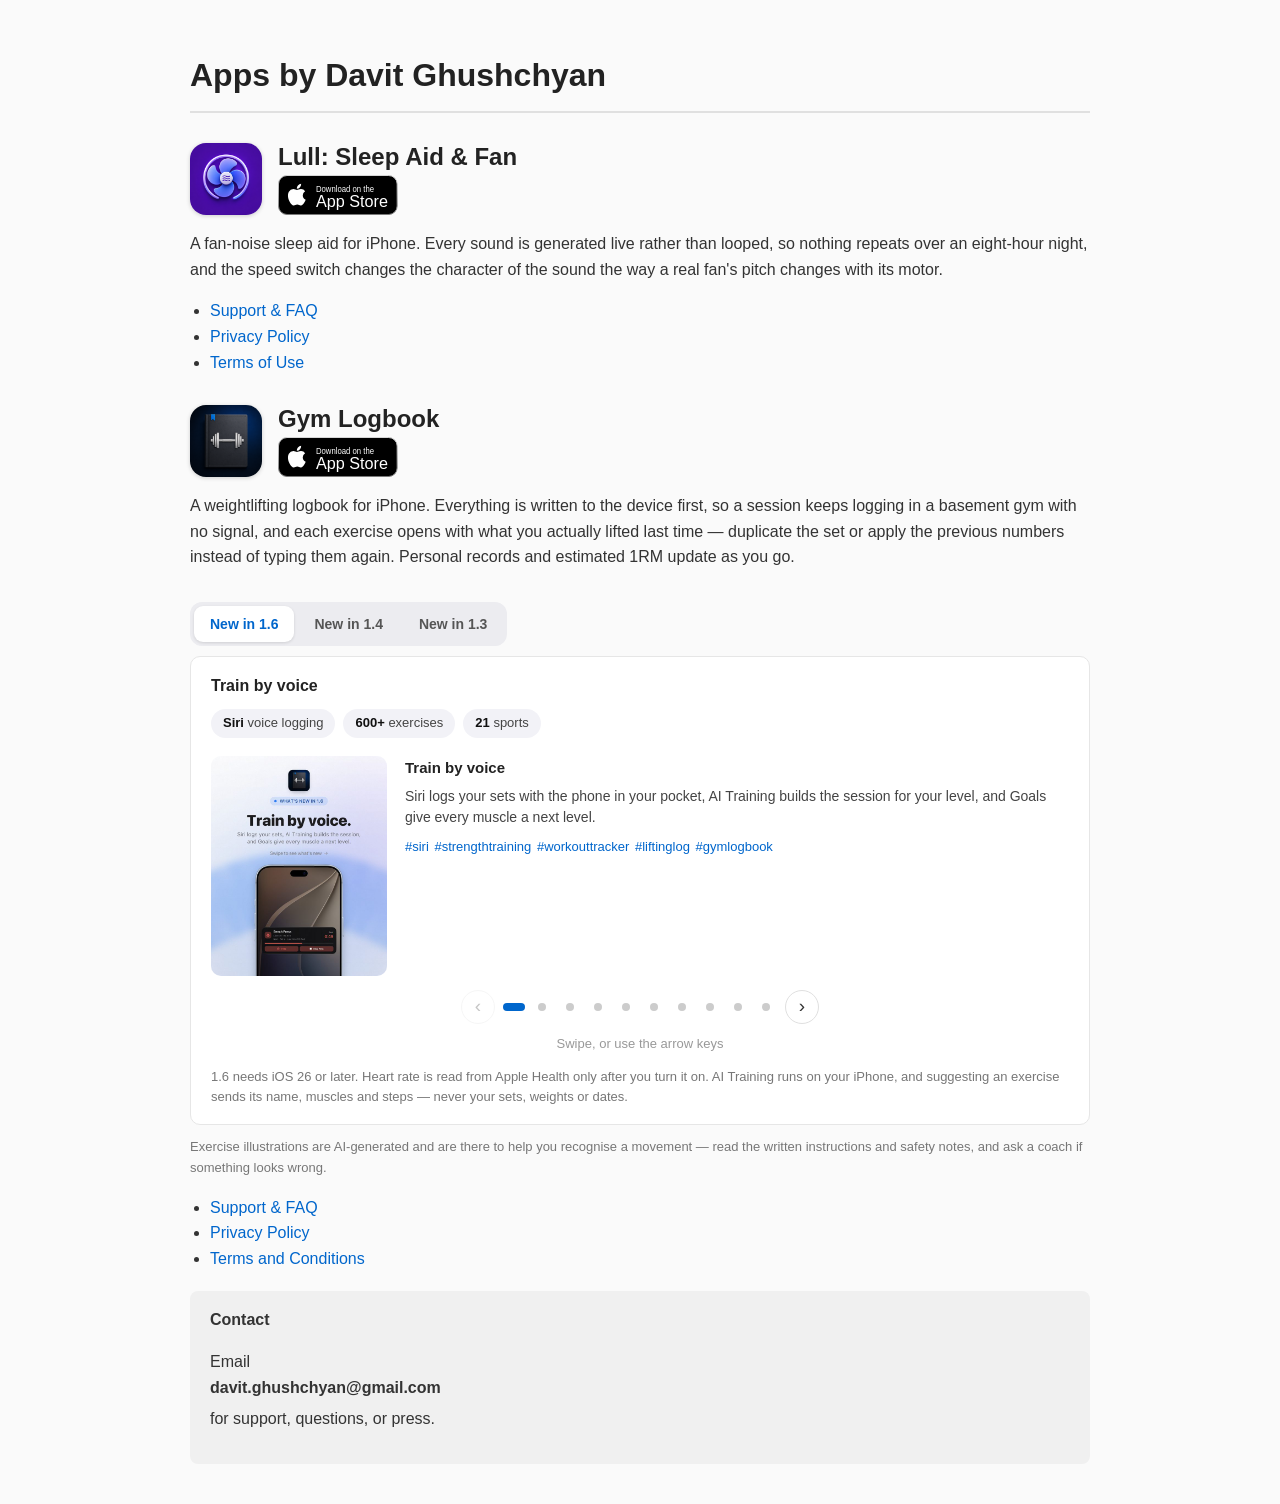
==== index.html @ a60ef7db "What's new in 1.6: Siri, AI Training, Goals carousel Co-Authored-By: Claude Opus 5.5 <noreply@anthro" ====
<!DOCTYPE html>
<html lang="en">
<head>
    <meta charset="UTF-8">
    <meta name="viewport" content="width=device-width, initial-scale=1.0">
    <title>Gym Logbook — gym workout tracker &amp; training log for iPhone</title>
    <meta name="description" content="A free, offline-first gym workout tracker and lifting log for iPhone. Log sets in two taps, with 600+ exercises, 21 sports, personal records and estimated 1RM.">
    <link rel="canonical" href="https://davoxdavo.github.io/">
    <meta name="author" content="Davit Ghushchyan">

    <meta property="og:type" content="website">
    <meta property="og:site_name" content="Apps by Davit Ghushchyan">
    <meta property="og:title" content="Gym Logbook — gym workout tracker &amp; training log for iPhone">
    <meta property="og:description" content="A free, offline-first gym workout tracker and lifting log for iPhone. Log sets in two taps, with 600+ exercises, 21 sports, personal records and estimated 1RM.">
    <meta property="og:url" content="https://davoxdavo.github.io/">
    <meta property="og:image" content="https://davoxdavo.github.io/gym-logbook/1.6/01-cover.jpg">
    <meta property="og:image:width" content="640">
    <meta property="og:image:height" content="800">
    <meta property="og:image:alt" content="Gym Logbook, with the headline Train by voice and an iPhone lock screen showing the rest timer">

    <meta name="twitter:card" content="summary_large_image">
    <meta name="twitter:title" content="Gym Logbook — gym workout tracker for iPhone">
    <meta name="twitter:description" content="A free, offline-first gym workout tracker and lifting log for iPhone. Log sets in two taps, with 600+ exercises, 21 sports, personal records and estimated 1RM.">
    <meta name="twitter:image" content="https://davoxdavo.github.io/gym-logbook/1.6/01-cover.jpg">

    <script type="application/ld+json">
{
    "@context": "https://schema.org",
    "@type": "SoftwareApplication",
    "name": "Gym Logbook",
    "alternateName": "Gym Logbook: Workout Tracker",
    "applicationCategory": "HealthApplication",
    "applicationSubCategory": "Workout tracker",
    "operatingSystem": "iOS 26.0 or later",
    "softwareVersion": "1.6",
    "url": "https://davoxdavo.github.io/",
    "installUrl": "https://apps.apple.com/us/app/gym-logbook-pro/id6793684183",
    "image": "https://davoxdavo.github.io/gym-logbook/1.6/01-cover.jpg",
    "description": "A free, offline-first gym workout tracker and lifting log for iPhone. Log sets in two taps, with 600+ exercises, 21 sports, personal records and estimated 1RM.",
    "inLanguage": [
        "en",
        "ru",
        "hy",
        "sv",
        "nb",
        "nl",
        "da",
        "pl",
        "fr",
        "ar"
    ],
    "author": {
        "@type": "Person",
        "name": "Davit Ghushchyan"
    },
    "offers": {
        "@type": "Offer",
        "price": "0",
        "priceCurrency": "USD"
    },
    "featureList": [
        "Log sets in two taps",
        "Apple Watch logging",
        "Works offline",
        "Previous performance on every exercise",
        "600+ exercises with form guides",
        "21 sports and six training styles",
        "Workout templates and supersets",
        "Rest timer",
        "Personal records and estimated 1RM",
        "Muscle balance insights",
        "Calendar history",
        "Apple Health export",
        "Ten languages"
    ]
}
    </script>
    <style>
        body {
            font-family: -apple-system, BlinkMacSystemFont, "Segoe UI", Helvetica, Arial, sans-serif;
            line-height: 1.6;
            max-width: 900px;
            margin: 0 auto;
            padding: 20px;
            color: #333;
            background: #fafafa;
        }
        h1, h2 { color: #222; margin-top: 30px; }
        h1 { border-bottom: 2px solid #e0e0e0; padding-bottom: 10px; }
        h2 { margin-top: 25px; }
        .updated { color: #999; font-size: 14px; }
        .section { margin-bottom: 20px; }
        a { color: #0066cc; text-decoration: none; }
        a:hover { text-decoration: underline; }
        .contact {
            background: #f0f0f0;
            border-radius: 8px;
            padding: 16px 20px;
        }
        .contact strong { display: block; margin-bottom: 6px; }
        ul { padding-left: 20px; }
        .release {
            background: #fff;
            border: 1px solid #e6e6e6;
            border-radius: 10px;
            padding: 16px 20px;
            margin-top: 16px;
        }
        .release h3 {
            margin: 0 0 4px;
            font-size: 16px;
            color: #222;
        }
        .release .version {
            display: inline-block;
            font-size: 12px;
            font-weight: 600;
            letter-spacing: 0.04em;
            text-transform: uppercase;
            color: #0066cc;
            background: #eaf3ff;
            border-radius: 20px;
            padding: 3px 10px;
            margin-bottom: 10px;
        }
        .release ul { margin: 10px 0 0; }
        .release li { margin-bottom: 6px; }
        .release li strong { color: #222; }
        .release .note,
        .releases > .note {
            margin: 12px 0 0;
            font-size: 13px;
            color: #777;
        }
        /* Release tabs. Without JS the tab row stays hidden and the releases
           simply stack, newest first, each under its own version badge. */
        .release[hidden] { display: none; }
        .release-tabs {
            display: none;
            gap: 4px;
            margin-top: 16px;
            padding: 4px;
            background: #ececf0;
            border-radius: 12px;
        }
        .releases.ready .release-tabs { display: inline-flex; }
        .release-tabs button {
            border: 0;
            background: none;
            border-radius: 9px;
            padding: 7px 16px;
            font: inherit;
            font-size: 14px;
            font-weight: 600;
            color: #555;
            cursor: pointer;
        }
        .release-tabs button:hover { color: #222; }
        .release-tabs button[aria-selected="true"] {
            background: #fff;
            color: #0066cc;
            box-shadow: 0 1px 3px rgba(0, 0, 0, 0.12);
        }
        .release-tabs button:focus-visible {
            outline: 2px solid #0066cc;
            outline-offset: 2px;
        }
        .releases.ready .release { margin-top: 10px; }
        .releases.ready .release .version { display: none; }
        .facts {
            display: flex;
            flex-wrap: wrap;
            gap: 8px;
            margin: 0 0 4px;
            padding: 0;
            list-style: none;
        }
        .facts li {
            background: #f2f2f7;
            border-radius: 20px;
            padding: 4px 12px;
            font-size: 13px;
            color: #444;
            margin: 0;
        }
        .facts li strong { color: #111; }
        /* Swipeable carousel. Without JS it is still a scroll-snap strip you can
           swipe or scroll; JS only adds the dots and the desktop arrows. */
        .carousel { margin: 18px 0 0; }
        .carousel-viewport { position: relative; }
        .carousel-track {
            display: flex;
            gap: 16px;
            overflow-x: auto;
            scroll-snap-type: x mandatory;
            scroll-behavior: smooth;
            -webkit-overflow-scrolling: touch;
            scrollbar-width: none;
            -ms-overflow-style: none;
        }
        .carousel-track::-webkit-scrollbar { display: none; }
        .carousel-track:focus-visible {
            outline: 2px solid #0066cc;
            outline-offset: 6px;
            border-radius: 12px;
        }
        .post {
            flex: 0 0 100%;
            scroll-snap-align: center;
            display: flex;
            gap: 18px;
            align-items: flex-start;
            margin: 0;
            min-width: 0;
        }
        .post img {
            width: 176px;
            height: auto;
            flex-shrink: 0;
            border-radius: 10px;
            background: #111;
        }
        .post figcaption { min-width: 0; }
        .post h4 { margin: 0 0 6px; font-size: 15px; color: #222; }
        .post p { margin: 0; font-size: 14px; line-height: 1.55; color: #444; }
        .post .tags {
            margin-top: 8px;
            font-size: 13px;
            color: #0066cc;
            word-spacing: 2px;
        }
        .carousel-controls {
            display: none;
            align-items: center;
            justify-content: center;
            gap: 6px;
            margin-top: 14px;
        }
        .carousel.ready .carousel-controls { display: flex; }
        .carousel-nav {
            width: 34px;
            height: 34px;
            border: 1px solid #e0e0e0;
            border-radius: 50%;
            background: #fff;
            color: #333;
            font-size: 19px;
            line-height: 1;
            cursor: pointer;
            display: flex;
            align-items: center;
            justify-content: center;
            padding: 0 0 2px;
        }
        .carousel-nav:hover:not(:disabled) { background: #f2f2f7; }
        .carousel-nav:disabled { opacity: 0.28; cursor: default; }
        .carousel-dots {
            display: flex;
            justify-content: center;
            gap: 2px;
        }
        .carousel-dots button {
            width: 26px;
            height: 26px;
            border: 0;
            padding: 0;
            background: none;
            cursor: pointer;
            display: flex;
            align-items: center;
            justify-content: center;
        }
        .carousel-dots button::before {
            content: "";
            width: 8px;
            height: 8px;
            border-radius: 50%;
            background: #ccc;
            transition: width 0.2s, background 0.2s;
        }
        .carousel-dots button[aria-selected="true"]::before {
            width: 22px;
            border-radius: 4px;
            background: #0066cc;
        }
        .swipe-hint {
            margin: 10px 0 0;
            font-size: 13px;
            color: #999;
            text-align: center;
        }
        @media (max-width: 600px) {
            .post { flex-direction: column; gap: 12px; }
            .post img { width: 100%; max-width: 300px; align-self: center; }
        }
        @media (prefers-reduced-motion: reduce) {
            .carousel-track { scroll-behavior: auto; }
            .carousel-dots button::before { transition: none; }
        }
        .app-head {
            display: flex;
            align-items: center;
            gap: 16px;
            margin-top: 30px;
            flex-wrap: nowrap;
        }
        /* Title over badge, stacked to exactly the icon's height. */
        .app-meta {
            display: flex;
            flex-direction: column;
            justify-content: space-between;
            align-items: flex-start;
            height: 72px;
            min-width: 0;
        }
        /* 1.2 keeps title + 40px badge inside the icon's 72px. */
        .app-head h2 { margin: 0; line-height: 1.2; }
        .store-badge { height: 40px; width: auto; display: block; }
        .store-badge-link { display: inline-block; line-height: 0; }
        .store-badge-link:hover { opacity: 0.82; }
        .app-icon {
            width: 72px;
            height: 72px;
            border-radius: 16px;
            flex-shrink: 0;
            box-shadow: 0 1px 4px rgba(0, 0, 0, 0.18);
        }
        @media (max-width: 600px) {
            .app-head { gap: 12px; }
            /* Scales with the viewport so the name keeps to a single line
               down to the narrowest phones. */
            .app-head h2 {
                font-size: clamp(13px, 4.6vw, 18px);
                white-space: nowrap;
            }
        }
    </style>
</head>
<body>
    <h1>Apps by Davit Ghushchyan</h1>

    <div class="section">
        <div class="app-head">
            <img class="app-icon" src="icons/lull-fan.png" alt="Lull app icon" width="72" height="72">
            <div class="app-meta">
                <h2>Lull: Sleep Aid &amp; Fan</h2>
                <a class="store-badge-link" href="https://apps.apple.com/us/app/lull-fan/id6798875798">
                    <svg class="store-badge" xmlns="http://www.w3.org/2000/svg" viewBox="0 0 119.66 40" role="img" aria-label="Download Lull on the App Store">
                        <linearGradient id="lfBorder" x1="0" y1="0" x2="0" y2="1">
                            <stop offset="0" stop-color="#d6d6d6"/>
                            <stop offset="1" stop-color="#7a7a7a"/>
                        </linearGradient>
                        <rect x="0.5" y="0.5" width="118.66" height="39" rx="8.5" fill="#000" stroke="url(#lfBorder)"/>
                        <path d="M24.769,20.3a4.949,4.949,0,0,1,2.357-4.152,5.066,5.066,0,0,0-3.99-2.158c-1.68-.176-3.309,1.005-4.165,1.005-.872,0-2.19-.987-3.608-.958a5.315,5.315,0,0,0-4.473,2.728c-1.934,3.348-.491,8.269,1.361,10.976.927,1.325,2.01,2.805,3.428,2.753,1.387-.058,1.905-.885,3.579-.885,1.658,0,2.144.885,3.59.852,1.489-.025,2.426-1.332,3.32-2.67a10.962,10.962,0,0,0,1.518-3.092A4.782,4.782,0,0,1,24.769,20.3Z" fill="#fff"/>
                        <path d="M22.037,12.211a4.872,4.872,0,0,0,1.115-3.491,4.957,4.957,0,0,0-3.208,1.66,4.636,4.636,0,0,0-1.144,3.361A4.1,4.1,0,0,0,22.037,12.211Z" fill="#fff"/>
                        <text x="38" y="17.5" fill="#fff" font-family="-apple-system, BlinkMacSystemFont, 'Helvetica Neue', Helvetica, Arial, sans-serif" font-size="8.5" textLength="58" lengthAdjust="spacingAndGlyphs">Download on the</text>
                        <text x="38" y="32" fill="#fff" font-family="-apple-system, BlinkMacSystemFont, 'Helvetica Neue', Helvetica, Arial, sans-serif" font-size="17" font-weight="500" textLength="72" lengthAdjust="spacingAndGlyphs">App Store</text>
                    </svg>
                </a>
            </div>
        </div>
        <p>A fan-noise sleep aid for iPhone. Every sound is generated live rather than
        looped, so nothing repeats over an eight-hour night, and the speed switch changes
        the character of the sound the way a real fan's pitch changes with its motor.</p>
        <ul>
            <li><a href="https://davoxdavo.github.io/weightliftingAssets/Lull%20fan/lull-fan-support.html">Support &amp; FAQ</a></li>
            <li><a href="https://davoxdavo.github.io/weightliftingAssets/Lull%20fan/lull-fan-privacy.html">Privacy Policy</a></li>
            <li><a href="https://davoxdavo.github.io/weightliftingAssets/Lull%20fan/lull-fan-terms.html">Terms of Use</a></li>
        </ul>
    </div>

    <div class="section" id="gym-logbook">
        <div class="app-head">
            <img class="app-icon" src="icons/gym-logbook.png" alt="Gym Logbook app icon" width="72" height="72">
            <div class="app-meta">
                <h2>Gym Logbook</h2>
                <a class="store-badge-link" href="https://apps.apple.com/us/app/gym-logbook-pro/id6793684183">
                    <svg class="store-badge" xmlns="http://www.w3.org/2000/svg" viewBox="0 0 119.66 40" role="img" aria-label="Download Gym Logbook on the App Store">
                        <linearGradient id="glBorder" x1="0" y1="0" x2="0" y2="1">
                            <stop offset="0" stop-color="#d6d6d6"/>
                            <stop offset="1" stop-color="#7a7a7a"/>
                        </linearGradient>
                        <rect x="0.5" y="0.5" width="118.66" height="39" rx="8.5" fill="#000" stroke="url(#glBorder)"/>
                        <path d="M24.769,20.3a4.949,4.949,0,0,1,2.357-4.152,5.066,5.066,0,0,0-3.99-2.158c-1.68-.176-3.309,1.005-4.165,1.005-.872,0-2.19-.987-3.608-.958a5.315,5.315,0,0,0-4.473,2.728c-1.934,3.348-.491,8.269,1.361,10.976.927,1.325,2.01,2.805,3.428,2.753,1.387-.058,1.905-.885,3.579-.885,1.658,0,2.144.885,3.59.852,1.489-.025,2.426-1.332,3.32-2.67a10.962,10.962,0,0,0,1.518-3.092A4.782,4.782,0,0,1,24.769,20.3Z" fill="#fff"/>
                        <path d="M22.037,12.211a4.872,4.872,0,0,0,1.115-3.491,4.957,4.957,0,0,0-3.208,1.66,4.636,4.636,0,0,0-1.144,3.361A4.1,4.1,0,0,0,22.037,12.211Z" fill="#fff"/>
                        <text x="38" y="17.5" fill="#fff" font-family="-apple-system, BlinkMacSystemFont, 'Helvetica Neue', Helvetica, Arial, sans-serif" font-size="8.5" textLength="58" lengthAdjust="spacingAndGlyphs">Download on the</text>
                        <text x="38" y="32" fill="#fff" font-family="-apple-system, BlinkMacSystemFont, 'Helvetica Neue', Helvetica, Arial, sans-serif" font-size="17" font-weight="500" textLength="72" lengthAdjust="spacingAndGlyphs">App Store</text>
                    </svg>
                </a>
            </div>
        </div>
        <p>A weightlifting logbook for iPhone. Everything is written to the device first,
        so a session keeps logging in a basement gym with no signal, and each exercise opens
        with what you actually lifted last time — duplicate the set or apply the previous
        numbers instead of typing them again. Personal records and estimated 1RM update as
        you go.</p>
        <div class="releases" id="glReleases">
        <div class="release-tabs" role="tablist" aria-label="Gym Logbook releases">
            <button type="button" role="tab" id="glTab16" aria-controls="glPanel16" aria-selected="true">New in 1.6</button>
            <button type="button" role="tab" id="glTab14" aria-controls="glPanel14" aria-selected="false" tabindex="-1">New in 1.4</button>
            <button type="button" role="tab" id="glTab13" aria-controls="glPanel13" aria-selected="false" tabindex="-1">New in 1.3</button>
        </div>
        <div class="release" id="glPanel16" role="tabpanel" aria-labelledby="glTab16">
            <span class="version">New in 1.6</span>
            <h3>Train by voice</h3>
            <ul class="facts">
                <li><strong>Siri</strong> voice logging</li>
                <li><strong>600+</strong> exercises</li>
                <li><strong>21</strong> sports</li>
            </ul>
            <div class="carousel" id="glCarousel16">
                <div class="carousel-viewport">
                    <div class="carousel-track" tabindex="0" role="group"
                         aria-roledescription="carousel"
                         aria-label="Gym Logbook 1.6, ten slides">
                <figure class="post" role="group" aria-roledescription="slide" aria-label="Slide 1 of 10" data-slide="0">
                    <img src="gym-logbook/1.6/01-cover.jpg" width="640" height="800"
                         decoding="async" alt="The Gym Logbook app icon above the headline “Train by voice.” An iPhone lock screen shows the rest timer Live Activity: Bench Press, last set 92.5 kg for 5, 0:49 left, with +15s and Stop Rest buttons.">
                    <figcaption>
                        <h4>Train by voice</h4>
                        <p>Siri logs your sets with the phone in your pocket, AI Training builds the session for your level, and Goals give every muscle a next level.</p>
                        <p class="tags">#siri #strengthtraining #workouttracker #liftinglog #gymlogbook</p>
                    </figcaption>
                </figure>
                <figure class="post" role="group" aria-roledescription="slide" aria-label="Slide 2 of 10" data-slide="1">
                    <img src="gym-logbook/1.6/02-whats-new.jpg" width="640" height="800" loading="lazy"
                         decoding="async" alt="A numbered list titled “Six things in this update.” One, train by voice with Siri. Two, AI Training. Three, Goals: level up a muscle. Four, suggestions that follow your warm-up. Five, every set in your heart rate. Six, finished too soon? Continue.">
                    <figcaption>
                        <h4>Six things in this update</h4>
                        <p>Siri voice logging. AI Training. Goals that level up one muscle at a time. Suggestions that follow your warm-up. Every set in your heart rate. Continue a workout you finished too soon.</p>
                        <p class="tags">#iosapp #liftingapp #gymtracker #gymprogress #gymlogbook</p>
                    </figcaption>
                </figure>
                <figure class="post" role="group" aria-roledescription="slide" aria-label="Slide 3 of 10" data-slide="2">
                    <img src="gym-logbook/1.6/03-siri.jpg" width="640" height="800" loading="lazy"
                         decoding="async" alt="Five chips reading Log a set, Same again, Rest, What’s next and Finish, above an iPhone lock screen with the rest timer Live Activity for Bench Press: last set 92.5 kg for 5, next set 4, 0:49 left.">
                    <figcaption>
                        <h4>Log your workout by voice</h4>
                        <p>Keep the phone in your pocket, even locked, and talk to Siri, from AirPods too: “Log a set in Gym Logbook”, “Same again”, “Rest in Gym Logbook”, “What’s next”. Siri asks for any number you leave out, and every phrase is listed in Account → Siri.</p>
                        <p class="tags">#siri #airpods #weightlifting #setsandreps #gymlogbook</p>
                    </figcaption>
                </figure>
                <figure class="post" role="group" aria-roledescription="slide" aria-label="Slide 4 of 10" data-slide="3">
                    <img src="gym-logbook/1.6/04-ai-training.jpg" width="640" height="800" loading="lazy"
                         decoding="async" alt="Chips reading Your level, Sets and reps, Shuffle and Runs on iPhone, above the AI Training screen: a plan of Yates Row, Lat Pulldown, Incline Dumbbell Fly, Pull-Up and Incline Machine Press, each with 4 sets of 6 reps and a reason.">
                    <figcaption>
                        <h4>A workout built for your level</h4>
                        <p>Pick the muscles you want to work and get a plan for your level. Every exercise shows its sets, reps and why it’s in the plan; shuffle any, then start it or save it as a template. It all runs on your iPhone.</p>
                        <p class="tags">#hypertrophy #workoutplan #trainingplan #musclebuilding #gymlogbook</p>
                    </figcaption>
                </figure>
                <figure class="post" role="group" aria-roledescription="slide" aria-label="Slide 5 of 10" data-slide="4">
                    <img src="gym-logbook/1.6/05-goals.jpg" width="640" height="800" loading="lazy"
                         decoding="async" alt="Chips reading Up to 3 muscles, Weekly sets, Next level and Your choice, above the Workout tab’s Goals card: a 12-week streak, then Upper chest at level 3, Lats at level 2 and Rear deltoids at level 1, each with this week’s sets on a bar.">
                    <figcaption>
                        <h4>Level up one muscle at a time</h4>
                        <p>Pick up to three muscles, as specific as upper chest, lats or rear delts. Each has a weekly set target; meet it in three weeks out of four and the next level is offered. Nothing changes unless you choose it.</p>
                        <p class="tags">#progressiveoverload #musclegoals #weighttraining #trainingjournal #gymlogbook</p>
                    </figcaption>
                </figure>
                <figure class="post" role="group" aria-roledescription="slide" aria-label="Slide 6 of 10" data-slide="5">
                    <img src="gym-logbook/1.6/06-warm-up-hints.jpg" width="640" height="800" loading="lazy"
                         decoding="async" alt="Chips reading Set by set, Small steps, Lighter days and Apply, above an iPhone logging Bench Press: last time’s sets 92.5 for 5, 5, 5 and 4, and the next set suggested as last time with an Apply button.">
                    <figcaption>
                        <h4>Suggestions that follow your warm-up</h4>
                        <p>Set 1 comes from how you started last time, and each next set from the matching one — a small step heavier when you hit all your reps at your top weight. A lighter day adapts, and Apply is there on every set.</p>
                        <p class="tags">#progressiveoverload #warmup #powerlifting #workoutlog #gymlogbook</p>
                    </figcaption>
                </figure>
                <figure class="post" role="group" aria-roledescription="slide" aria-label="Slide 7 of 10" data-slide="6">
                    <img src="gym-logbook/1.6/07-heart-rate-sets.jpg" width="640" height="800" loading="lazy"
                         decoding="async" alt="Chips reading Per exercise, Per set and Off by default, above a finished Upper Push session: started 6:14 PM, finished 7:13 PM, 59 minutes, and its heart-rate line beneath.">
                    <figcaption>
                        <h4>See every set in your heart rate</h4>
                        <p>A finished session’s heart-rate line, read from Apple Health, with each exercise shaded under it; open one to see its sets. Off until you turn it on.</p>
                        <p class="tags">#applewatchfitness #applehealth #trainingdata #workoutstats #gymlogbook</p>
                    </figcaption>
                </figure>
                <figure class="post" role="group" aria-roledescription="slide" aria-label="Slide 8 of 10" data-slide="7">
                    <img src="gym-logbook/1.6/08-continue.jpg" width="640" height="800" loading="lazy"
                         decoding="async" alt="Chips reading 30 minutes, One tap and Real end time, above the finished-workout share screen for Upper Push: 6 exercises, 19 sets, 6.9k kg and 29 minutes, with an undo button beside Close.">
                    <figcaption>
                        <h4>Finished too soon? Pick it back up</h4>
                        <p>For 30 minutes after you finish, one tap reopens the workout. When you finish again it asks when you really stopped, so the duration stays right.</p>
                        <p class="tags">#gymsession #workoutsummary #liftheavy #trainingjournal #gymlogbook</p>
                    </figcaption>
                </figure>
                <figure class="post" role="group" aria-roledescription="slide" aria-label="Slide 9 of 10" data-slide="8">
                    <img src="gym-logbook/1.6/09-contribute.jpg" width="640" height="800" loading="lazy"
                         decoding="async" alt="Chips reading Name and muscles only, Reviewed and Merge in one tap, above the Help grow the library screen: two custom exercises, Pit Shark Belt Squat and Plate-Loaded Chest Fly, switched on to share, and how it works in three steps.">
                    <figcaption>
                        <h4>Missing an exercise? Suggest it</h4>
                        <p>Made your own exercise because the library didn’t have it? Share its name, muscles and steps — never your sets, weights or dates. We review it, and when it’s added you merge yours in one tap.</p>
                        <p class="tags">#exerciselibrary #calisthenics #gymcommunity #workoutapp #gymlogbook</p>
                    </figcaption>
                </figure>
                <figure class="post" role="group" aria-roledescription="slide" aria-label="Slide 10 of 10" data-slide="9">
                    <img src="gym-logbook/1.6/10-cta.jpg" width="640" height="800" loading="lazy"
                         decoding="async" alt="The Gym Logbook app icon above the app name and “Lifting Log, Fitness Plan and PR.” Three chips — Siri voice logging, 600+ exercises, 21 sports — then “Two taps per set, or none, with Siri,” and a button reading “Free on the App Store.”">
                    <figcaption>
                        <h4>Two taps per set — or none</h4>
                        <p>Siri logs it for you. Still never loses a session, still works with no signal. Free on the App Store for iPhone and Apple Watch, iOS 26 or later.</p>
                        <p class="tags">#workoutapp #gymapp #fitnessapp #iphoneapp #gymlogbook</p>
                    </figcaption>
                </figure>
                    </div>
                </div>
                <div class="carousel-controls">
                    <button class="carousel-nav prev" type="button" aria-label="Previous slide">&lsaquo;</button>
                    <div class="carousel-dots" role="tablist" aria-label="Choose a slide"></div>
                    <button class="carousel-nav next" type="button" aria-label="Next slide">&rsaquo;</button>
                </div>
                <p class="swipe-hint">Swipe, or use the arrow keys</p>
            </div>
            <p class="note">1.6 needs iOS 26 or later. Heart rate is read from Apple Health only
            after you turn it on. AI Training runs on your iPhone, and suggesting an exercise
            sends its name, muscles and steps &mdash; never your sets, weights or dates.</p>
        </div>
        <div class="release" id="glPanel14" role="tabpanel" aria-labelledby="glTab14">
            <span class="version">New in 1.4</span>
            <h3>Log from your wrist</h3>
            <ul class="facts">
                <li><strong>Apple Watch</strong> logging</li>
                <li><strong>600+</strong> exercises</li>
                <li><strong>21</strong> sports</li>
            </ul>
            <div class="carousel" id="glCarousel14">
                <div class="carousel-viewport">
                    <div class="carousel-track" tabindex="0" role="group"
                         aria-roledescription="carousel"
                         aria-label="Gym Logbook 1.4, nine slides">
                <figure class="post" role="group" aria-roledescription="slide" aria-label="Slide 1 of 9" data-slide="0">
                    <img src="gym-logbook/1.4/01-cover.jpg" width="640" height="800" loading="lazy"
                         decoding="async" alt="The Gym Logbook app icon above the headline &ldquo;Log from your wrist.&rdquo; An iPhone shows the Workout screen with a 13-week streak and a Start Balanced button; an Apple Watch in front of it shows Bench Press, sets 3 of 4, 90 kg for 5 reps.">
                    <figcaption>
                        <h4>Log from your wrist</h4>
                        <p>Start the workout on iPhone, then log every set on Apple Watch &mdash; weight, reps, Dup, Add Set and Rest, one tap each.</p>
                        <p class="tags">#applewatch #strengthtraining #workouttracker #liftinglog #gymlogbook</p>
                    </figcaption>
                </figure>
                <figure class="post" role="group" aria-roledescription="slide" aria-label="Slide 2 of 9" data-slide="1">
                    <img src="gym-logbook/1.4/02-whats-new.jpg" width="640" height="800" loading="lazy"
                         decoding="async" alt="A numbered list titled &ldquo;Six things in this update.&rdquo; One, log from your wrist. Two, live heart rate. Three, an energy estimate. Four, the whole session, summed up. Five, Insights is a coaching hub. Six, records you actually lifted.">
                    <figcaption>
                        <h4>Six things in this update</h4>
                        <p>Apple Watch logging. Live heart rate on both screens. An optional energy estimate. Every session summed up. Insights as a coaching hub. Records you actually lifted.</p>
                        <p class="tags">#iosapp #liftingapp #gymtracker #gymprogress #gymlogbook</p>
                    </figcaption>
                </figure>
                <figure class="post" role="group" aria-roledescription="slide" aria-label="Slide 3 of 9" data-slide="2">
                    <img src="gym-logbook/1.4/03-watch.jpg" width="640" height="800" loading="lazy"
                         decoding="async" alt="Five chips reading Dup, Add Set, Rest, Supersets and Form guides, above an iPhone on the Workout screen. An Apple Watch in front of it shows the Bench Press logging screen: sets 3 of 4, last time 92.5 for 5, and wheels set to 90 kg and 5 reps.">
                    <figcaption>
                        <h4>Log every set from your wrist</h4>
                        <p>Every exercise in the session is on your wrist. Dup, Add Set and Rest are one tap away, a superset walks A &rarr; B &rarr; C and then rests, and form guides come along. Your data stays on the phone.</p>
                        <p class="tags">#applewatchapp #supersets #weightlifting #setsandreps #gymlogbook</p>
                    </figcaption>
                </figure>
                <figure class="post" role="group" aria-roledescription="slide" aria-label="Slide 4 of 9" data-slide="3">
                    <img src="gym-logbook/1.4/04-live-heart-rate.jpg" width="640" height="800" loading="lazy"
                         decoding="async" alt="Three chips reading Live on both screens, Off by default and Heart rate only. An iPhone shows the heart-rate sheet: 109 bpm, live from Apple Watch, above the line of the session so far with a low of 75 and a peak of 151. An Apple Watch in front of it shows 109 bpm and the same line.">
                    <figcaption>
                        <h4>See your heart rate while you lift</h4>
                        <p>Live from Apple Watch during a workout, on the watch and on the phone. Off until you turn it on, and heart rate is the only thing Gym Logbook ever reads from Health.</p>
                        <p class="tags">#applewatchfitness #weighttraining #trainingdata #workoutlog #gymlogbook</p>
                    </figcaption>
                </figure>
                <figure class="post" role="group" aria-roledescription="slide" aria-label="Slide 5 of 9" data-slide="4">
                    <img src="gym-logbook/1.4/05-energy.jpg" width="640" height="800" loading="lazy"
                         decoding="async" alt="Three chips reading Off by default, From height and weight, and Apple Health optional. An iPhone shows a finished workout&rsquo;s share card: Upper Push, 6 exercises, 19 sets, 6.9k kg total volume, 22 minutes, and an energy line reading roughly 150 kcal.">
                    <figcaption>
                        <h4>Roughly what a session cost</h4>
                        <p>An optional estimate in kilocalories, worked out from your height, weight, year of birth and the work you logged. It is an estimate, not a measurement, and it stays off until you set it up.</p>
                        <p class="tags">#applehealth #workoutstats #strengthtraining #gymsession #gymlogbook</p>
                    </figcaption>
                </figure>
                <figure class="post" role="group" aria-roledescription="slide" aria-label="Slide 6 of 9" data-slide="5">
                    <img src="gym-logbook/1.4/06-summary.jpg" width="640" height="800" loading="lazy"
                         decoding="async" alt="Four chips reading Average, Low, Peak and Shareable. An iPhone shows a finished session: duration 21 minutes 39 seconds, energy roughly 150 kcal, and a heart-rate line beneath with an average of 110, a low of 75 and a peak of 149 bpm.">
                    <figcaption>
                        <h4>Every session, summed up</h4>
                        <p>Duration, sets, the estimate, and the line of what your heart did through the workout &mdash; with average, low and peak. Share the line as its own card.</p>
                        <p class="tags">#trainingjournal #workoutsummary #liftheavy #bodybuilding #gymlogbook</p>
                    </figcaption>
                </figure>
                <figure class="post" role="group" aria-roledescription="slide" aria-label="Slide 7 of 9" data-slide="6">
                    <img src="gym-logbook/1.4/07-insights.jpg" width="640" height="800" loading="lazy"
                         decoding="async" alt="Three chips reading What to train next, Muscle balance and Training rhythm. An iPhone shows Insights for the month: the headline &ldquo;Back and Arms could use more work,&rdquo; 15 workouts and a 13-week streak, and the muscle-balance spider chart.">
                    <figcaption>
                        <h4>Know what to train next</h4>
                        <p>Insights is a coaching hub now: a headline on what to train next, focus areas on lagging muscles, and cards into muscle balance, training rhythm and your top exercises.</p>
                        <p class="tags">#hypertrophy #progressiveoverload #trainingplan #musclebuilding #gymlogbook</p>
                    </figcaption>
                </figure>
                <figure class="post" role="group" aria-roledescription="slide" aria-label="Slide 8 of 9" data-slide="7">
                    <img src="gym-logbook/1.4/08-records.jpg" width="640" height="800" loading="lazy"
                         decoding="async" alt="Three chips reading Latest record, Recent PRs and Best lift per group. An iPhone shows the Records tab: 41 records on 41 lifts, 25 this month, Barbell Row at 82.5 kg as the latest record, and a strip of recent records.">
                    <figcaption>
                        <h4>Every record is a lift you made</h4>
                        <p>Records open on your latest record, the recent ones and each muscle group&rsquo;s best lift. Estimated 1RM is reference information now, never a record.</p>
                        <p class="tags">#personalrecord #prday #powerlifting #strongerthanyesterday #gymlogbook</p>
                    </figcaption>
                </figure>
                <figure class="post" role="group" aria-roledescription="slide" aria-label="Slide 9 of 9" data-slide="8">
                    <img src="gym-logbook/1.4/09-cta.jpg" width="640" height="800" loading="lazy"
                         decoding="async" alt="The Gym Logbook app icon above the app name and the line &ldquo;Lifting Log, Fitness Plan and PR.&rdquo; Three chips follow &mdash; Apple Watch logging, 600+ exercises, 21 sports &mdash; then &ldquo;Two taps per set. Never loses a session. Works with no signal,&rdquo; and a button reading &ldquo;Free on the App Store.&rdquo;">
                    <figcaption>
                        <h4>Two taps per set</h4>
                        <p>Still never loses a session, still works with no signal. Free on the App Store for iPhone and Apple Watch.</p>
                        <p class="tags">#workoutapp #gymapp #fitnessapp #iphoneapp #gymlogbook</p>
                    </figcaption>
                </figure>
                    </div>
                </div>
                <div class="carousel-controls">
                    <button class="carousel-nav prev" type="button" aria-label="Previous slide">&lsaquo;</button>
                    <div class="carousel-dots" role="tablist" aria-label="Choose a slide"></div>
                    <button class="carousel-nav next" type="button" aria-label="Next slide">&rsaquo;</button>
                </div>
                <p class="swipe-hint">Swipe, or use the arrow keys</p>
            </div>
            <p class="note">Live heart rate and the energy estimate are off until you turn
            them on. The energy figure is an estimate, not a measurement, and nothing in the
            app is medical advice.</p>
        </div>
        <div class="release" id="glPanel13" role="tabpanel" aria-labelledby="glTab13">
            <span class="version">New in 1.3</span>
            <h3>Train for your sport</h3>
            <ul class="facts">
                <li><strong>21</strong> sports</li>
                <li><strong>600+</strong> exercises</li>
                <li><strong>7</strong> streak boards</li>
            </ul>
            <div class="carousel" id="glCarousel13">
                <div class="carousel-viewport">
                    <div class="carousel-track" tabindex="0" role="group"
                         aria-roledescription="carousel"
                         aria-label="Gym Logbook 1.3, eight slides">
                <figure class="post" role="group" aria-roledescription="slide" aria-label="Slide 1 of 8" data-slide="0">
                    <img src="gym-logbook/1.3/01-cover.jpg" width="640" height="800" loading="lazy"
                         decoding="async" alt="The Gym Logbook app icon, a dark logbook with a dumbbell on the cover, above the headline &ldquo;Train for your sport.&rdquo; A grid of 21 sport icons follows, each in its own colour &mdash; a runner, a wrestler, a swimmer, a climber, a boxer and more. Below them: 21 sports, 600+ exercises, 7 streak boards.">
                    <figcaption>
                        <h4>Train for your sport</h4>
                        <p>Pick your sport &mdash; 21 of them, from wrestling and rugby to Hyrox, climbing and Olympic weightlifting &mdash; and the whole exercise library follows you.</p>
                        <p class="tags">#powerlifting #calisthenics #workouttracker #athletetraining #gymlogbook</p>
                    </figcaption>
                </figure>
                <figure class="post" role="group" aria-roledescription="slide" aria-label="Slide 2 of 8" data-slide="1">
                    <img src="gym-logbook/1.3/02-whats-new.jpg" width="640" height="800" loading="lazy"
                         decoding="async" alt="A numbered list titled &ldquo;Five things in this update.&rdquo; One, train for your sport: 21 sports and six training styles from one Filter row. Two, 600+ exercises. Three, rate how well the rep went, an optional five-grade rank on 28 skill moves. Four, streak leaderboards. Five, a weekly days goal plus optional reminders.">
                    <figcaption>
                        <h4>Five things in this update</h4>
                        <p>21 sports and six training styles from one Filter row. 600+ exercises. An optional execution rank on 28 skill moves. Seven streak boards. A weekly goal you can actually change.</p>
                        <p class="tags">#workouttracker #liftinglog #progressiveoverload #fitnessapp #gymlogbook</p>
                    </figcaption>
                </figure>
                <figure class="post" role="group" aria-roledescription="slide" aria-label="Slide 3 of 8" data-slide="2">
                    <img src="gym-logbook/1.3/03-sport-filter.jpg" width="640" height="800" loading="lazy"
                         decoding="async" alt="A row of eight coloured sport icons above an iPhone showing the app&rsquo;s Filter sheet. A search field sits at the top, Agility is ticked under training styles, and a Team section lists sports with the number of exercises behind each one: Baseball 31, Basketball 29, Football 57, Rugby 64.">
                    <figcaption>
                        <h4>One row filters everything</h4>
                        <p>Pick a training style &mdash; Gym, Calisthenics, Agility, Yoga, CrossFit or Stability &mdash; plus any number of sports. Search, favorites and the category counts all narrow with it. Supersets and templates carry sport tags too.</p>
                        <p class="tags">#sportspecifictraining #athletetraining #hyrox #workouttracker #gymlogbook</p>
                    </figcaption>
                </figure>
                <figure class="post" role="group" aria-roledescription="slide" aria-label="Slide 4 of 8" data-slide="3">
                    <img src="gym-logbook/1.3/04-exercises.jpg" width="640" height="800" loading="lazy"
                         decoding="async" alt="Four white line drawings of calisthenics skills, labelled Planche, Front Lever, Muscle-Up and Human Flag. Below them an iPhone shows the exercise picker in card view, filtered to Lats, with illustrated cards for each movement.">
                    <figcaption>
                        <h4>Planche, levers, muscle-ups</h4>
                        <p>The catalog is now 600+ exercises. Skill work sits beside the barbell work &mdash; front lever, human flag, the acrobatic moves &mdash; with agility, yoga and stability, and a form guide on every card.</p>
                        <p class="tags">#calisthenics #planche #frontlever #muscleup #gymlogbook</p>
                    </figcaption>
                </figure>
                <figure class="post" role="group" aria-roledescription="slide" aria-label="Slide 5 of 8" data-slide="4">
                    <img src="gym-logbook/1.3/05-execution-rank.jpg" width="640" height="800" loading="lazy"
                         decoding="async" alt="Five coloured chips reading Excellent, Good, Fair, Poor and Missed, running from green through amber to red. Below them an iPhone shows the exercise &ldquo;360&rdquo; with two logged sets: the first graded Fair at 5 reps, the second graded Excellent at 4 reps.">
                    <figcaption>
                        <h4>Rate how well the rep went</h4>
                        <p>On a skill move the rep count tells you nothing about the rep. 28 exercises now take an optional grade &mdash; Excellent, Good, Fair, Poor, Missed &mdash; anchored to gymnastics judging bands. It records form, not effort, and nothing is derived from it: personal records and estimated 1RM are unchanged.</p>
                        <p class="tags">#calisthenics #gymnastics #skilltraining #handstand #gymlogbook</p>
                    </figcaption>
                </figure>
                <figure class="post" role="group" aria-roledescription="slide" aria-label="Slide 6 of 8" data-slide="5">
                    <img src="gym-logbook/1.3/06-leaderboards.jpg" width="640" height="800" loading="lazy"
                         decoding="async" alt="Seven leaderboard tiles in blue and teal, numbered 2 through 7 with a combined &ldquo;2 to 7&rdquo; tile at the end, each showing a row of dots for the days of the week. Below them an iPhone shows the Workout tab with a streak card reading &ldquo;1 week, this week 2 of 3 days&rdquo; and a Leaderboard button.">
                    <figcaption>
                        <h4>Keep the streak, take the board</h4>
                        <p>Seven Game Center boards &mdash; one for every weekly commitment from 2 to 7 days, plus a combined board where a tie goes to the higher commitment. Ranked by the longest streak you have ever held, not the one you are on.</p>
                        <p class="tags">#gymmotivation #consistencyiskey #fitnessgoals #strengthtraining #gymlogbook</p>
                    </figcaption>
                </figure>
                <figure class="post" role="group" aria-roledescription="slide" aria-label="Slide 7 of 8" data-slide="6">
                    <img src="gym-logbook/1.3/07-balanced.jpg" width="640" height="800" loading="lazy"
                         decoding="async" alt="Three chips reading Gymnastics, Track and Field, and Wrestling, above an iPhone showing the Balanced session sheet. A Sport row reads &ldquo;Add sport, 3 selected&rdquo; with those same three sports listed as removable chips, and a Category row below it has Legs and Core selected.">
                    <figcaption>
                        <h4>A session built for your sport</h4>
                        <p>Not sure what to train? Balanced takes the muscles you have been neglecting, ranks them together with the sports you picked, and hands you one workout you can start now.</p>
                        <p class="tags">#workoutroutine #trainingplan #progressiveoverload #musclebalance #gymlogbook</p>
                    </figcaption>
                </figure>
                <figure class="post" role="group" aria-roledescription="slide" aria-label="Slide 8 of 8" data-slide="7">
                    <img src="gym-logbook/1.3/08-cta.jpg" width="640" height="800" loading="lazy"
                         decoding="async" alt="The Gym Logbook app icon above the app name and the line &ldquo;Lifting Log, Fitness Plan and PR.&rdquo; Three figures follow &mdash; 21 sports, 600+ exercises, 7 streak boards &mdash; then &ldquo;Two taps per set. Never loses a session. Works with no signal,&rdquo; and a button reading &ldquo;Free on the App Store.&rdquo;">
                    <figcaption>
                        <h4>Two taps per set</h4>
                        <p>Never loses a session. Works with no signal &mdash; every set is written to the device first, so it keeps logging in a basement gym.</p>
                        <p class="tags">#workouttracker #fitnessapp #liftinglog #workoutlog #gymlogbook</p>
                    </figcaption>
                </figure>
                    </div>
                </div>
                <div class="carousel-controls">
                    <button class="carousel-nav prev" type="button" aria-label="Previous slide">&lsaquo;</button>
                    <div class="carousel-dots" role="tablist" aria-label="Choose a slide"></div>
                    <button class="carousel-nav next" type="button" aria-label="Next slide">&rsaquo;</button>
                </div>
                <p class="swipe-hint">Swipe, or use the arrow keys</p>
            </div>
        </div>
        <p class="note">Exercise illustrations are AI-generated and are there to help you
        recognise a movement &mdash; read the written instructions and safety notes, and ask
        a coach if something looks wrong.</p>
        </div>

        <ul>
            <li><a href="https://davoxdavo.github.io/weightliftingAssets/remote/legal/support.html">Support &amp; FAQ</a></li>
            <li><a href="https://davoxdavo.github.io/weightliftingAssets/remote/legal/privacy.html">Privacy Policy</a></li>
            <li><a href="https://davoxdavo.github.io/weightliftingAssets/remote/legal/terms.html">Terms and Conditions</a></li>
        </ul>
    </div>

    <div class="section contact">
        <strong>Contact</strong>
        <p>Email <strong>davit.ghushchyan@gmail.com</strong> for support, questions, or press.</p>
    </div>

<script>
Array.prototype.forEach.call(document.querySelectorAll('.carousel'), function (root) {
    var track = root.querySelector('.carousel-track');
    var slides = Array.prototype.slice.call(track.querySelectorAll('.post'));
    var dots = root.querySelector('.carousel-dots');
    var prev = root.querySelector('.carousel-nav.prev');
    var next = root.querySelector('.carousel-nav.next');
    if (!track || !slides.length) return;

    var current = 0;

    slides.forEach(function (slide, i) {
        var dot = document.createElement('button');
        dot.type = 'button';
        dot.setAttribute('role', 'tab');
        dot.setAttribute('aria-label', 'Slide ' + (i + 1));
        dot.setAttribute('aria-selected', i === 0 ? 'true' : 'false');
        dot.addEventListener('click', function () { go(i); });
        dots.appendChild(dot);
    });

    function go(i) {
        var slide = slides[Math.max(0, Math.min(i, slides.length - 1))];
        track.scrollTo({ left: slide.offsetLeft - track.offsetLeft, behavior: 'smooth' });
    }

    function sync() {
        // nearest slide to the track's left edge wins
        var best = 0, bestGap = Infinity;
        var origin = track.scrollLeft + track.offsetLeft;
        slides.forEach(function (slide, i) {
            var gap = Math.abs(slide.offsetLeft - origin);
            if (gap < bestGap) { bestGap = gap; best = i; }
        });
        if (best !== current) {
            current = best;
            for (var i = 0; i < dots.children.length; i++) {
                dots.children[i].setAttribute('aria-selected', i === best ? 'true' : 'false');
            }
        }
        prev.disabled = track.scrollLeft <= 1;
        next.disabled = track.scrollLeft >= track.scrollWidth - track.clientWidth - 1;
    }

    prev.addEventListener('click', function () { go(current - 1); });
    next.addEventListener('click', function () { go(current + 1); });

    track.addEventListener('keydown', function (e) {
        if (e.key === 'ArrowRight') { e.preventDefault(); go(current + 1); }
        else if (e.key === 'ArrowLeft') { e.preventDefault(); go(current - 1); }
    });

    var pending;
    track.addEventListener('scroll', function () {
        window.cancelAnimationFrame(pending);
        pending = window.requestAnimationFrame(sync);
    }, { passive: true });
    window.addEventListener('resize', sync);

    root.classList.add('ready');
    sync();
});

(function () {
    var root = document.getElementById('glReleases');
    if (!root) return;
    var tabs = Array.prototype.slice.call(root.querySelectorAll('.release-tabs [role="tab"]'));
    if (!tabs.length) return;

    function select(tab, focus) {
        tabs.forEach(function (t) {
            var on = t === tab;
            t.setAttribute('aria-selected', on ? 'true' : 'false');
            t.tabIndex = on ? 0 : -1;
            document.getElementById(t.getAttribute('aria-controls')).hidden = !on;
        });
        if (focus) tab.focus();
        // a carousel measured while its panel was hidden has no width
        window.dispatchEvent(new Event('resize'));
    }

    tabs.forEach(function (tab, i) {
        tab.addEventListener('click', function () { select(tab, false); });
        tab.addEventListener('keydown', function (e) {
            var step = e.key === 'ArrowRight' ? 1 : e.key === 'ArrowLeft' ? -1 : 0;
            if (!step) return;
            e.preventDefault();
            select(tabs[(i + step + tabs.length) % tabs.length], true);
        });
    });

    root.classList.add('ready');
    select(tabs[0], false);
})();
</script>
</body>
</html>
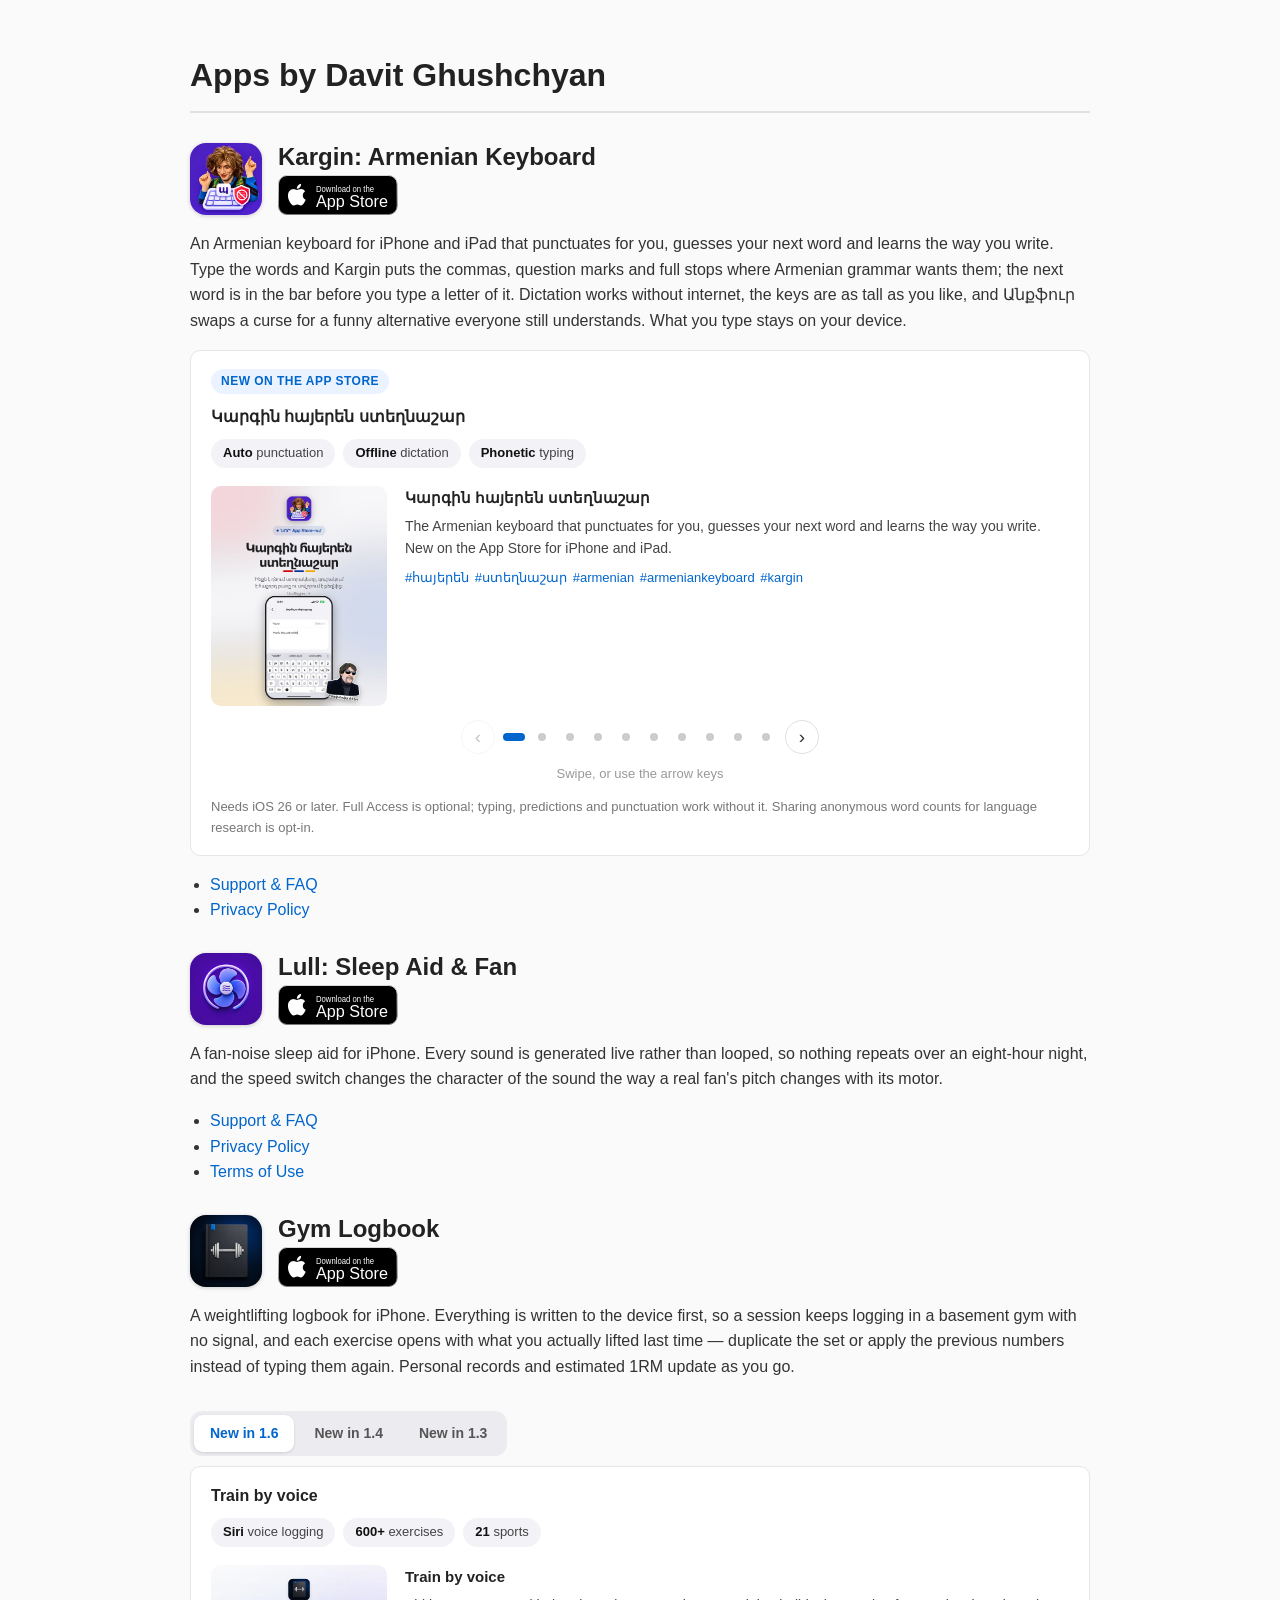
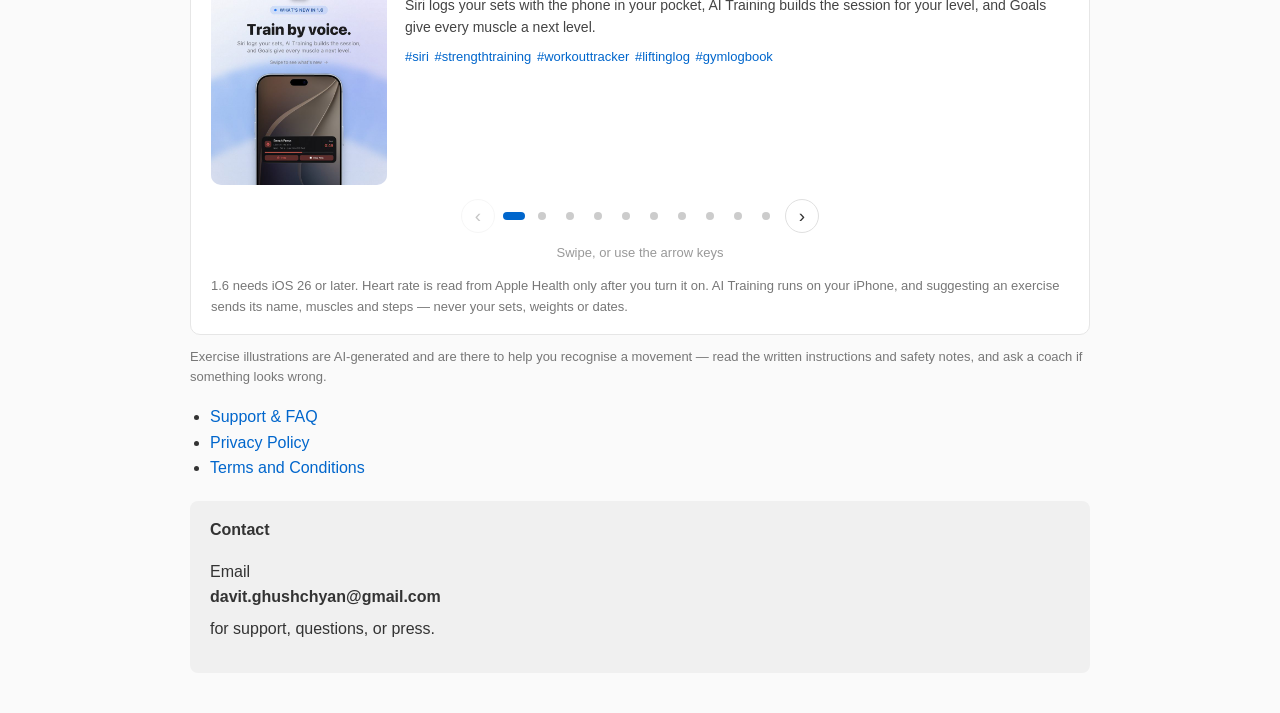
==== commit 50d42789: "Add Kargin Keyboard: description, links and launch carousel Co-Authored-By: Claude Opus 5.5 <noreply" ====
--- a/index.html
+++ b/index.html
@@ -339,6 +339,154 @@
 <body>
     <h1>Apps by Davit Ghushchyan</h1>
 
+    <div class="section" id="kargin-keyboard">
+        <div class="app-head">
+            <img class="app-icon" src="icons/kargin-keyboard.png" alt="Kargin Keyboard app icon" width="72" height="72">
+            <div class="app-meta">
+                <h2>Kargin: Armenian Keyboard</h2>
+                <a class="store-badge-link" href="https://apps.apple.com/app/id6815594288">
+                    <svg class="store-badge" xmlns="http://www.w3.org/2000/svg" viewBox="0 0 119.66 40" role="img" aria-label="Download Kargin Keyboard on the App Store">
+                        <linearGradient id="kkBorder" x1="0" y1="0" x2="0" y2="1">
+                            <stop offset="0" stop-color="#d6d6d6"/>
+                            <stop offset="1" stop-color="#7a7a7a"/>
+                        </linearGradient>
+                        <rect x="0.5" y="0.5" width="118.66" height="39" rx="8.5" fill="#000" stroke="url(#kkBorder)"/>
+                        <path d="M24.769,20.3a4.949,4.949,0,0,1,2.357-4.152,5.066,5.066,0,0,0-3.99-2.158c-1.68-.176-3.309,1.005-4.165,1.005-.872,0-2.19-.987-3.608-.958a5.315,5.315,0,0,0-4.473,2.728c-1.934,3.348-.491,8.269,1.361,10.976.927,1.325,2.01,2.805,3.428,2.753,1.387-.058,1.905-.885,3.579-.885,1.658,0,2.144.885,3.59.852,1.489-.025,2.426-1.332,3.32-2.67a10.962,10.962,0,0,0,1.518-3.092A4.782,4.782,0,0,1,24.769,20.3Z" fill="#fff"/>
+                        <path d="M22.037,12.211a4.872,4.872,0,0,0,1.115-3.491,4.957,4.957,0,0,0-3.208,1.66,4.636,4.636,0,0,0-1.144,3.361A4.1,4.1,0,0,0,22.037,12.211Z" fill="#fff"/>
+                        <text x="38" y="17.5" fill="#fff" font-family="-apple-system, BlinkMacSystemFont, 'Helvetica Neue', Helvetica, Arial, sans-serif" font-size="8.5" textLength="58" lengthAdjust="spacingAndGlyphs">Download on the</text>
+                        <text x="38" y="32" fill="#fff" font-family="-apple-system, BlinkMacSystemFont, 'Helvetica Neue', Helvetica, Arial, sans-serif" font-size="17" font-weight="500" textLength="72" lengthAdjust="spacingAndGlyphs">App Store</text>
+                    </svg>
+                </a>
+            </div>
+        </div>
+        <p>An Armenian keyboard for iPhone and iPad that punctuates for you, guesses your next
+        word and learns the way you write. Type the words and Kargin puts the commas, question
+        marks and full stops where Armenian grammar wants them; the next word is in the bar before
+        you type a letter of it. Dictation works without internet, the keys are as tall as you like,
+        and Անքֆուր swaps a curse for a funny alternative everyone still understands. What you type
+        stays on your device.</p>
+        <div class="release" id="kkPanel10">
+            <span class="version">New on the App Store</span>
+            <h3 lang="hy">Կարգին հայերեն ստեղնաշար</h3>
+            <ul class="facts">
+                <li><strong>Auto</strong> punctuation</li>
+                <li><strong>Offline</strong> dictation</li>
+                <li><strong>Phonetic</strong> typing</li>
+            </ul>
+            <div class="carousel" id="kkCarousel10">
+                <div class="carousel-viewport">
+                    <div class="carousel-track" tabindex="0" role="group"
+                         aria-roledescription="carousel"
+                         aria-label="Kargin Keyboard, ten slides">
+                <figure class="post" role="group" aria-roledescription="slide" aria-label="Slide 1 of 10" data-slide="0">
+                    <img src="kargin-keyboard/1.0/01-cover.jpg" width="640" height="800"
+                         decoding="async" alt="The Kargin Keyboard app icon above the Armenian headline “Kargin Armenian keyboard” and a line in the flag’s colours. An iPhone shows “Բարև ձեզ, բռի անձն” typed with the comma added by the keyboard and three suggestions in the bar; a Kargin sticker character leans in.">
+                    <figcaption>
+                        <h4 lang="hy">Կարգին հայերեն ստեղնաշար</h4>
+                        <p>The Armenian keyboard that punctuates for you, guesses your next word and learns the way you write. New on the App Store for iPhone and iPad.</p>
+                        <p class="tags">#հայերեն #ստեղնաշար #armenian #armeniankeyboard #kargin</p>
+                    </figcaption>
+                </figure>
+                <figure class="post" role="group" aria-roledescription="slide" aria-label="Slide 2 of 10" data-slide="1">
+                    <img src="kargin-keyboard/1.0/02-whats-inside.jpg" width="640" height="800" loading="lazy"
+                         decoding="async" alt="A numbered list titled “What’s inside” in Armenian: automatic punctuation, the next word ready, your keyboard height, dictation without internet, Անքֆուր, and templates and stickers.">
+                    <figcaption>
+                        <h4 lang="hy">Ինչ կա ներսում</h4>
+                        <p>Automatic punctuation. Predictions that learn from you. A keyboard as tall as you like. Armenian dictation with no internet. Անքֆուր, the curse filter with a sense of humour. Templates and Kargin stickers.</p>
+                        <p class="tags">#iosapp #iphoneapp #armenia #hayeren #kargin</p>
+                    </figcaption>
+                </figure>
+                <figure class="post" role="group" aria-roledescription="slide" aria-label="Slide 3 of 10" data-slide="2">
+                    <img src="kargin-keyboard/1.0/03-punctuation.jpg" width="640" height="800" loading="lazy"
+                         decoding="async" alt="Chips reading comma, question mark, full stop and undo, above an iPhone where two sentences were typed without touching a punctuation key: the keyboard added the commas, the question mark and the full stops.">
+                    <figcaption>
+                        <h4 lang="hy">Ստորակետը՝ ինքնաշխատ</h4>
+                        <p>Type the words; Kargin puts the commas before «բայց» and «քանի որ», the question mark on the right vowel and the full stop after a double space. Backspace takes any of it back.</p>
+                        <p class="tags">#armenianlanguage #grammar #punctuation #հայոցլեզու #kargin</p>
+                    </figcaption>
+                </figure>
+                <figure class="post" role="group" aria-roledescription="slide" aria-label="Slide 4 of 10" data-slide="3">
+                    <img src="kargin-keyboard/1.0/04-next-word.jpg" width="640" height="800" loading="lazy"
+                         decoding="async" alt="Chips reading learns from you, word forms and never passwords, above an iPhone where “բարև” is typed and the bar already offers “ձեզ”; a Kargin sticker character leans in.">
+                    <figcaption>
+                        <h4 lang="hy">Հաջորդ բառը՝ արդեն պատրաստ</h4>
+                        <p>Type «բարև» and «ձեզ» is already in the bar. The words you use most rise to the top, word forms follow the grammar, and passwords and codes are never learned.</p>
+                        <p class="tags">#predictivetext #autocorrect #armenian #typing #kargin</p>
+                    </figcaption>
+                </figure>
+                <figure class="post" role="group" aria-roledescription="slide" aria-label="Slide 5 of 10" data-slide="4">
+                    <img src="kargin-keyboard/1.0/05-height.jpg" width="640" height="800" loading="lazy"
+                         decoding="async" alt="Chips reading −20% to +20%, one-handed and iPad, above the Keyboard Height screen with its slider and the keyboard below.">
+                    <figcaption>
+                        <h4 lang="hy">Բարձրությունը՝ քո չափով</h4>
+                        <p>Make the keys shorter or taller with a slider, at setup, in the app or right from the keyboard. One-handed mode on iPhone, and a layout that fits iPad.</p>
+                        <p class="tags">#ios #iphone #ipad #keyboard #kargin</p>
+                    </figcaption>
+                </figure>
+                <figure class="post" role="group" aria-roledescription="slide" aria-label="Slide 6 of 10" data-slide="5">
+                    <img src="kargin-keyboard/1.0/06-dictation.jpg" width="640" height="800" loading="lazy"
+                         decoding="async" alt="Chips reading offline, Armenian and private, above the Dictation screen with its microphone button.">
+                    <figcaption>
+                        <h4 lang="hy">Թելադրիր հայերեն՝ առանց ինտերնետի</h4>
+                        <p>Speech is turned into Armenian text right on your iPhone. Your voice doesn’t leave it unless you set up your own server.</p>
+                        <p class="tags">#speechtotext #dictation #offline #armenian #kargin</p>
+                    </figcaption>
+                </figure>
+                <figure class="post" role="group" aria-roledescription="slide" aria-label="Slide 7 of 10" data-slide="6">
+                    <img src="kargin-keyboard/1.0/07-ankfur.jpg" width="640" height="800" loading="lazy"
+                         decoding="async" alt="The headline “Angry? We’ll make it kargin” in Armenian, chips reading replace, only suggest and off, above an iPhone where a curse was replaced with “Դուրս արի դասարանից”; a Kargin sticker character leans in.">
+                    <figcaption>
+                        <h4 lang="hy">Բարկացե՞լ ես։ Մենք կկարգինացնենք</h4>
+                        <p>Անքֆուր swaps a curse for a funny alternative everyone still understands: «Կորի ստեղից» becomes «Դուրս արի դասարանից». Replace it, only suggest one, or switch it off.</p>
+                        <p class="tags">#humor #armenianhumor #ankfur #funny #kargin</p>
+                    </figcaption>
+                </figure>
+                <figure class="post" role="group" aria-roledescription="slide" aria-label="Slide 8 of 10" data-slide="7">
+                    <img src="kargin-keyboard/1.0/08-templates.jpg" width="640" height="800" loading="lazy"
+                         decoding="async" alt="Chips reading name, day and one tap, above the keyboard’s template panel filling the name in a saved message.">
+                    <figcaption>
+                        <h4 lang="hy">Ձևանմուշներ՝ մեկ հպումով</h4>
+                        <p>Write a message once with blanks for the name and the day, then fill them for each person straight from the keyboard.</p>
+                        <p class="tags">#productivity #templates #messaging #iosapp #kargin</p>
+                    </figcaption>
+                </figure>
+                <figure class="post" role="group" aria-roledescription="slide" aria-label="Slide 9 of 10" data-slide="8">
+                    <img src="kargin-keyboard/1.0/09-stickers.jpg" width="640" height="800" loading="lazy"
+                         decoding="async" alt="Chips reading Koxki Bajin, copy and paste, above the keyboard’s sticker panel with four Kargin characters.">
+                    <figcaption>
+                        <h4 lang="hy">Կարգին սթիքերներ</h4>
+                        <p>Characters from «Կարգին հաղորդում» in every chat: copy one from the keyboard and paste it into the conversation.</p>
+                        <p class="tags">#stickers #karginhaghordum #koxkibajin #armenia #kargin</p>
+                    </figcaption>
+                </figure>
+                <figure class="post" role="group" aria-roledescription="slide" aria-label="Slide 10 of 10" data-slide="9">
+                    <img src="kargin-keyboard/1.0/10-cta.jpg" width="640" height="800" loading="lazy"
+                         decoding="async" alt="The Kargin Keyboard app icon above its Armenian name and “Kargin: Armenian Keyboard.” Three chips — automatic punctuation, offline dictation, Անքֆուր — then “Write Armenian, fast and kargin; what you type stays on your phone,” and a button reading “Free on the App Store.”">
+                    <figcaption>
+                        <h4 lang="hy">Անվճար App Store-ում</h4>
+                        <p>Write Armenian fast and kargin; what you type stays on your phone. Free on the App Store for iPhone and iPad, iOS 26 or later.</p>
+                        <p class="tags">#armeniankeyboard #iosapp #hayeren #freeapp #kargin</p>
+                    </figcaption>
+                </figure>
+                    </div>
+                </div>
+                <div class="carousel-controls">
+                    <button class="carousel-nav prev" type="button" aria-label="Previous slide">&lsaquo;</button>
+                    <div class="carousel-dots" role="tablist" aria-label="Choose a slide"></div>
+                    <button class="carousel-nav next" type="button" aria-label="Next slide">&rsaquo;</button>
+                </div>
+                <p class="swipe-hint">Swipe, or use the arrow keys</p>
+            </div>
+            <p class="note">Needs iOS 26 or later. Full Access is optional; typing, predictions and
+            punctuation work without it. Sharing anonymous word counts for language research is
+            opt-in.</p>
+        </div>
+        <ul>
+            <li><a href="https://davoxdavo.github.io/weightliftingAssets/kargin-keyboard/kargin-support.html">Support &amp; FAQ</a></li>
+            <li><a href="https://davoxdavo.github.io/weightliftingAssets/kargin-keyboard/kargin-privacy.html">Privacy Policy</a></li>
+        </ul>
+    </div>
+
     <div class="section">
         <div class="app-head">
             <img class="app-icon" src="icons/lull-fan.png" alt="Lull app icon" width="72" height="72">
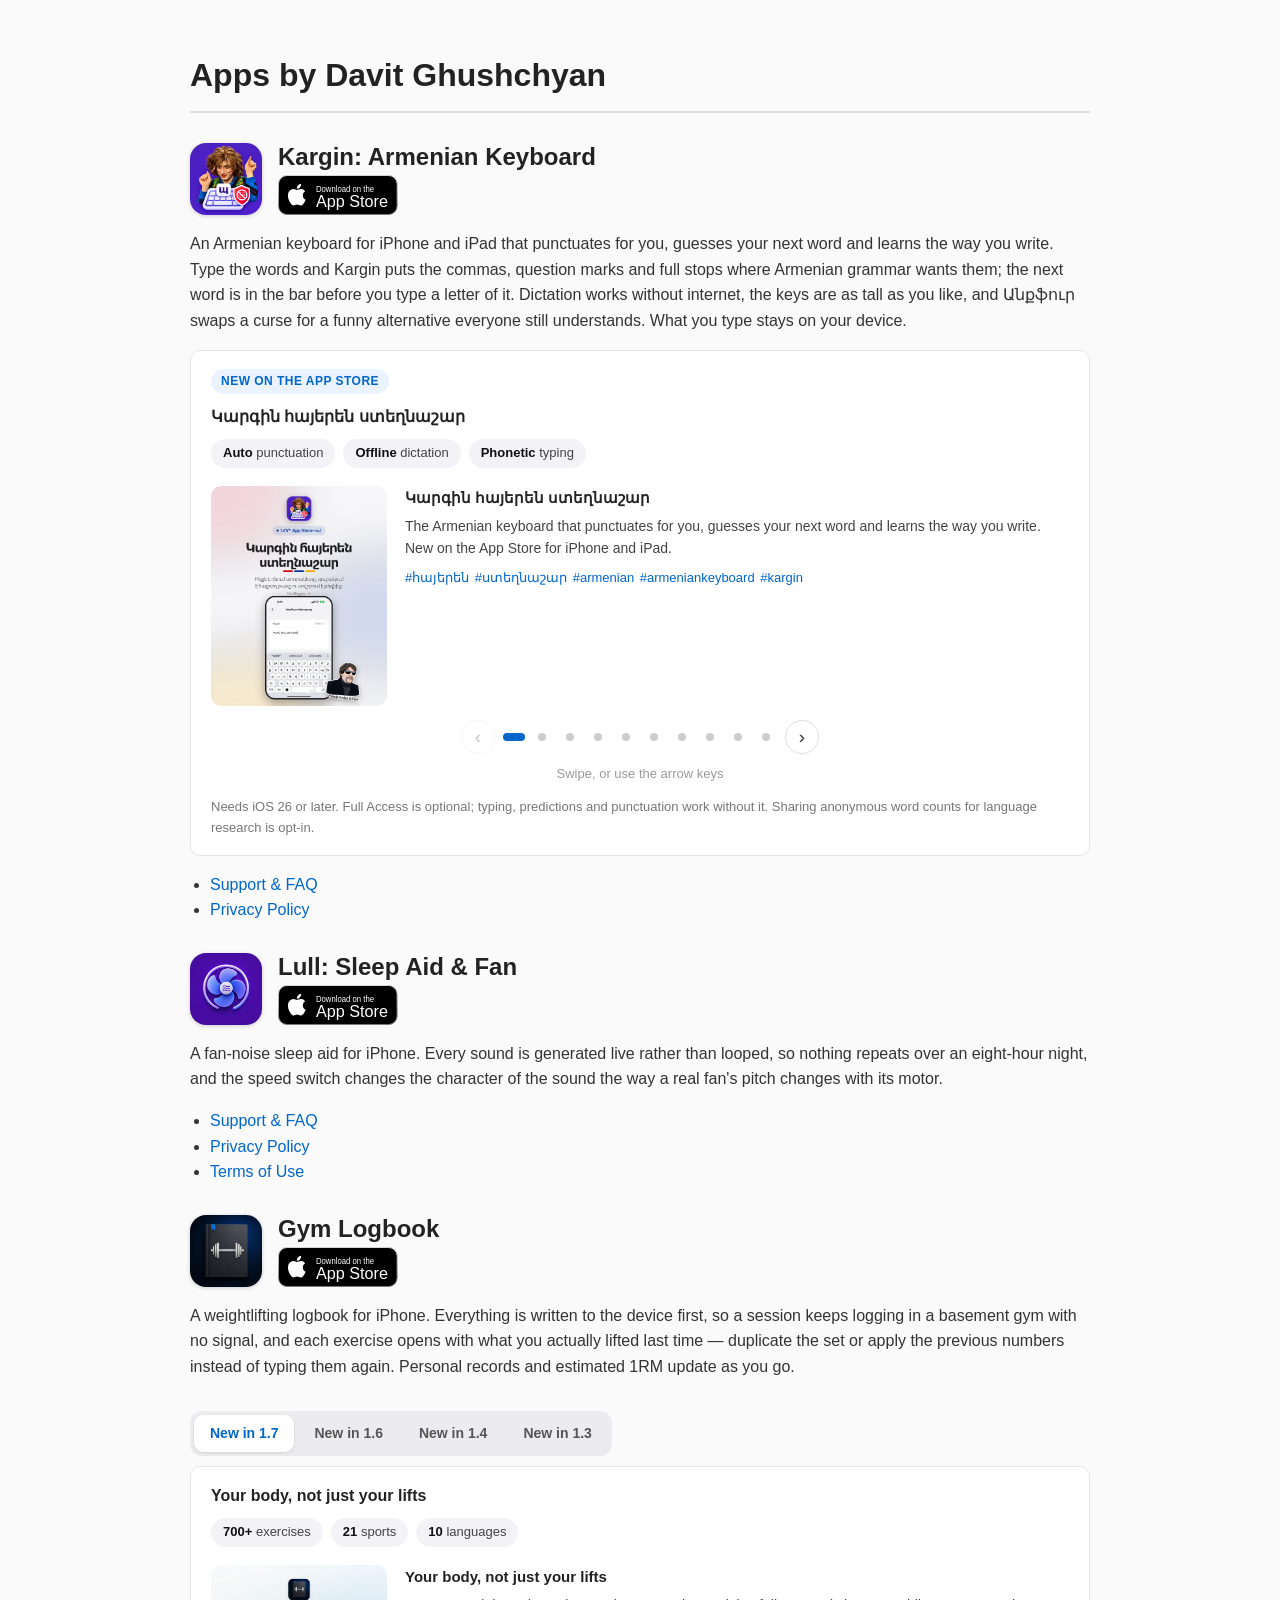
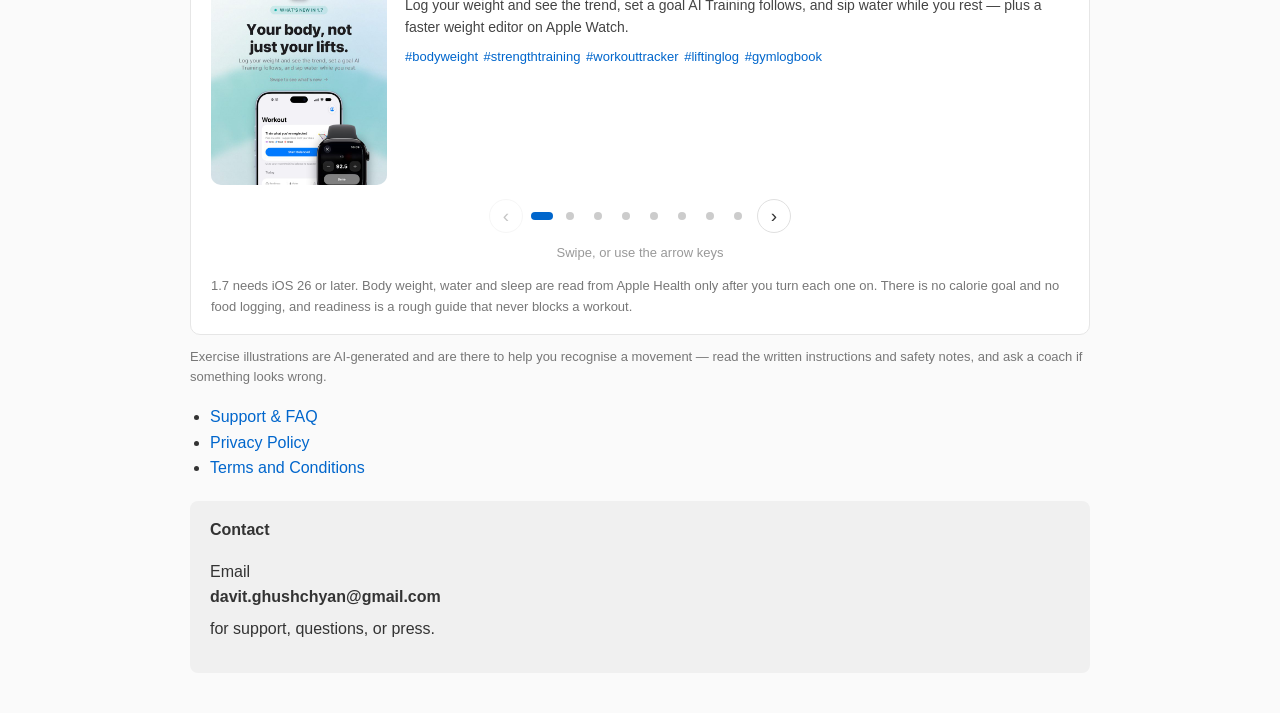
==== commit 99e28293: "Gym Logbook 1.7: New in 1.7 carousel tab, 700+ exercises Eight slides (body weight, body goal, water" ====
--- a/index.html
+++ b/index.html
@@ -4,24 +4,24 @@
     <meta charset="UTF-8">
     <meta name="viewport" content="width=device-width, initial-scale=1.0">
     <title>Gym Logbook — gym workout tracker &amp; training log for iPhone</title>
-    <meta name="description" content="A free, offline-first gym workout tracker and lifting log for iPhone. Log sets in two taps, with 600+ exercises, 21 sports, personal records and estimated 1RM.">
+    <meta name="description" content="A free, offline-first gym workout tracker and lifting log for iPhone. Log sets in two taps, with 700+ exercises, 21 sports, personal records and estimated 1RM.">
     <link rel="canonical" href="https://davoxdavo.github.io/">
     <meta name="author" content="Davit Ghushchyan">
 
     <meta property="og:type" content="website">
     <meta property="og:site_name" content="Apps by Davit Ghushchyan">
     <meta property="og:title" content="Gym Logbook — gym workout tracker &amp; training log for iPhone">
-    <meta property="og:description" content="A free, offline-first gym workout tracker and lifting log for iPhone. Log sets in two taps, with 600+ exercises, 21 sports, personal records and estimated 1RM.">
+    <meta property="og:description" content="A free, offline-first gym workout tracker and lifting log for iPhone. Log sets in two taps, with 700+ exercises, 21 sports, personal records and estimated 1RM.">
     <meta property="og:url" content="https://davoxdavo.github.io/">
-    <meta property="og:image" content="https://davoxdavo.github.io/gym-logbook/1.6/01-cover.jpg">
+    <meta property="og:image" content="https://davoxdavo.github.io/gym-logbook/1.7/01-cover.jpg">
     <meta property="og:image:width" content="640">
     <meta property="og:image:height" content="800">
     <meta property="og:image:alt" content="Gym Logbook, with the headline Train by voice and an iPhone lock screen showing the rest timer">
 
     <meta name="twitter:card" content="summary_large_image">
     <meta name="twitter:title" content="Gym Logbook — gym workout tracker for iPhone">
-    <meta name="twitter:description" content="A free, offline-first gym workout tracker and lifting log for iPhone. Log sets in two taps, with 600+ exercises, 21 sports, personal records and estimated 1RM.">
-    <meta name="twitter:image" content="https://davoxdavo.github.io/gym-logbook/1.6/01-cover.jpg">
+    <meta name="twitter:description" content="A free, offline-first gym workout tracker and lifting log for iPhone. Log sets in two taps, with 700+ exercises, 21 sports, personal records and estimated 1RM.">
+    <meta name="twitter:image" content="https://davoxdavo.github.io/gym-logbook/1.7/01-cover.jpg">
 
     <script type="application/ld+json">
 {
@@ -32,11 +32,11 @@
     "applicationCategory": "HealthApplication",
     "applicationSubCategory": "Workout tracker",
     "operatingSystem": "iOS 26.0 or later",
-    "softwareVersion": "1.6",
+    "softwareVersion": "1.7",
     "url": "https://davoxdavo.github.io/",
     "installUrl": "https://apps.apple.com/us/app/gym-logbook-pro/id6793684183",
-    "image": "https://davoxdavo.github.io/gym-logbook/1.6/01-cover.jpg",
-    "description": "A free, offline-first gym workout tracker and lifting log for iPhone. Log sets in two taps, with 600+ exercises, 21 sports, personal records and estimated 1RM.",
+    "image": "https://davoxdavo.github.io/gym-logbook/1.7/01-cover.jpg",
+    "description": "A free, offline-first gym workout tracker and lifting log for iPhone. Log sets in two taps, with 700+ exercises, 21 sports, personal records and estimated 1RM.",
     "inLanguage": [
         "en",
         "ru",
@@ -63,7 +63,7 @@
         "Apple Watch logging",
         "Works offline",
         "Previous performance on every exercise",
-        "600+ exercises with form guides",
+        "700+ exercises with form guides",
         "21 sports and six training styles",
         "Workout templates and supersets",
         "Rest timer",
@@ -544,9 +544,108 @@
         you go.</p>
         <div class="releases" id="glReleases">
         <div class="release-tabs" role="tablist" aria-label="Gym Logbook releases">
-            <button type="button" role="tab" id="glTab16" aria-controls="glPanel16" aria-selected="true">New in 1.6</button>
+            <button type="button" role="tab" id="glTab17" aria-controls="glPanel17" aria-selected="true">New in 1.7</button>
+            <button type="button" role="tab" id="glTab16" aria-controls="glPanel16" aria-selected="false" tabindex="-1">New in 1.6</button>
             <button type="button" role="tab" id="glTab14" aria-controls="glPanel14" aria-selected="false" tabindex="-1">New in 1.4</button>
             <button type="button" role="tab" id="glTab13" aria-controls="glPanel13" aria-selected="false" tabindex="-1">New in 1.3</button>
+        </div>
+        <div class="release" id="glPanel17" role="tabpanel" aria-labelledby="glTab17">
+            <span class="version">New in 1.7</span>
+            <h3>Your body, not just your lifts</h3>
+            <ul class="facts">
+                <li><strong>700+</strong> exercises</li>
+                <li><strong>21</strong> sports</li>
+                <li><strong>10</strong> languages</li>
+            </ul>
+            <div class="carousel" id="glCarousel17">
+                <div class="carousel-viewport">
+                    <div class="carousel-track" tabindex="0" role="group"
+                         aria-roledescription="carousel"
+                         aria-label="Gym Logbook 1.7, eight slides">
+                <figure class="post" role="group" aria-roledescription="slide" aria-label="Slide 1 of 8" data-slide="0">
+                    <img src="gym-logbook/1.7/01-cover.jpg" width="640" height="800"
+                         decoding="async" alt="The Gym Logbook app icon above the headline “Your body, not just your lifts.” An iPhone shows the Workout tab with Start Balanced, and an Apple Watch beside it shows the weight editor at 92.5 kg.">
+                    <figcaption>
+                        <h4>Your body, not just your lifts</h4>
+                        <p>Log your weight and see the trend, set a goal AI Training follows, and sip water while you rest — plus a faster weight editor on Apple Watch.</p>
+                        <p class="tags">#bodyweight #strengthtraining #workouttracker #liftinglog #gymlogbook</p>
+                    </figcaption>
+                </figure>
+                <figure class="post" role="group" aria-roledescription="slide" aria-label="Slide 2 of 8" data-slide="1">
+                    <img src="gym-logbook/1.7/02-whats-new.jpg" width="640" height="800" loading="lazy"
+                         decoding="async" alt="A numbered list titled “Six things in this update.” One, track your body weight. Two, set a body goal. Three, drink water, log it in a tap. Four, your day in one Today strip. Five, how ready are you today? Six, a faster watch editor.">
+                    <figcaption>
+                        <h4>Six things in this update</h4>
+                        <p>Body weight with a trend. A body goal that training follows. Water in a tap, even between sets. A Today strip and Home Screen widgets. A readiness guide. A faster weight editor on Apple Watch.</p>
+                        <p class="tags">#iosapp #liftingapp #gymtracker #gymprogress #gymlogbook</p>
+                    </figcaption>
+                </figure>
+                <figure class="post" role="group" aria-roledescription="slide" aria-label="Slide 3 of 8" data-slide="2">
+                    <img src="gym-logbook/1.7/03-body-weight.jpg" width="640" height="800" loading="lazy"
+                         decoding="async" alt="Chips reading Trend line, Optional target and Apple Health optional, above the Body weight screen: latest 82.4 kg, a three-month chart of weigh-ins with a smoothed trend line falling toward a dashed target.">
+                    <figcaption>
+                        <h4>See the trend, not the noise</h4>
+                        <p>Log your weight and see a smoothed trend and your change over the range you pick. Set an optional target and see how far you have to go — no colours, no pressure. Reading your scale through Apple Health is off until you turn it on.</p>
+                        <p class="tags">#bodyweight #weighttracking #fitnessjourney #trainingjournal #gymlogbook</p>
+                    </figcaption>
+                </figure>
+                <figure class="post" role="group" aria-roledescription="slide" aria-label="Slide 4 of 8" data-slide="3">
+                    <img src="gym-logbook/1.7/04-body-goal.jpg" width="640" height="800" loading="lazy"
+                         decoding="async" alt="Chips reading Lose, Gain, Keep and Milestones, above the AI Training screen with Lose weight selected and a plan of exercises at 4 sets of 12 reps.">
+                    <figcaption>
+                        <h4>Lose, gain or keep. Training follows</h4>
+                        <p>Tell the app whether you want to lose, gain or keep your weight. AI Training and Balanced adjust reps, sets and rest to fit it, and you get milestones along the way. No calorie goals, ever.</p>
+                        <p class="tags">#fitnessgoals #workoutplan #trainingplan #weighttraining #gymlogbook</p>
+                    </figcaption>
+                </figure>
+                <figure class="post" role="group" aria-roledescription="slide" aria-label="Slide 5 of 8" data-slide="4">
+                    <img src="gym-logbook/1.7/05-water-rest.jpg" width="640" height="800" loading="lazy"
+                         decoding="async" alt="Chips reading One tap, Sips, Daily guide and Apple Health optional, above an iPhone logging Bench Press with the rest timer running and a row of water buttons under it: a starred 3 sips, 1 sip, 2 sips, 4 sips and Custom.">
+                    <figcaption>
+                        <h4>Sip while you rest</h4>
+                        <p>Log water with one-tap cups against a daily guide based on your weight and how long you trained. Between sets, your favourite amount, one to four sips or your own is one tap away inside the rest timer.</p>
+                        <p class="tags">#hydration #restbetweensets #gymlife #workoutlog #gymlogbook</p>
+                    </figcaption>
+                </figure>
+                <figure class="post" role="group" aria-roledescription="slide" aria-label="Slide 6 of 8" data-slide="5">
+                    <img src="gym-logbook/1.7/06-today.jpg" width="640" height="800" loading="lazy"
+                         decoding="async" alt="Chips reading Readiness, Water, Body weight and Widgets, above the Workout tab: Start Balanced, then a Today strip with readiness 8 of 10, water 1.25 of 2.88 litres and body weight 82.4 kg, and the Goals card below.">
+                    <figcaption>
+                        <h4>Your day at a glance</h4>
+                        <p>Readiness, water and body weight sit together in one Today strip — a number each, a tap for the full story. Add the Body weight and Water widgets to your Home Screen. Readiness is a rough guide; it suggests and never blocks.</p>
+                        <p class="tags">#readiness #recovery #homescreen #iphoneapp #gymlogbook</p>
+                    </figcaption>
+                </figure>
+                <figure class="post" role="group" aria-roledescription="slide" aria-label="Slide 7 of 8" data-slide="6">
+                    <img src="gym-logbook/1.7/07-watch.jpg" width="640" height="800" loading="lazy"
+                         decoding="async" alt="Chips reading Same steps, kg or lb and Digital Crown, above an iPhone logging Bench Press, with an Apple Watch in front showing the weight editor at 92.5 kg and a Done button.">
+                    <figcaption>
+                        <h4>Every set from your wrist</h4>
+                        <p>The Apple Watch weight editor follows the same steps as your iPhone, shows lb when you use Imperial, turns faster with the Digital Crown and opens at your last set’s weight.</p>
+                        <p class="tags">#applewatch #applewatchfitness #weightlifting #setsandreps #gymlogbook</p>
+                    </figcaption>
+                </figure>
+                <figure class="post" role="group" aria-roledescription="slide" aria-label="Slide 8 of 8" data-slide="7">
+                    <img src="gym-logbook/1.7/08-cta.jpg" width="640" height="800" loading="lazy"
+                         decoding="async" alt="The Gym Logbook app icon above the app name and “Lifting Log, Fitness Plan and PR.” Three chips — 700+ exercises, 21 sports, 10 languages — then “Your lifts, your weight and your water in one log,” and a button reading “Free on the App Store.”">
+                    <figcaption>
+                        <h4>Your lifts, your weight, your water</h4>
+                        <p>One log for all three. Still never loses a session, still works with no signal. Free on the App Store for iPhone and Apple Watch, iOS 26 or later.</p>
+                        <p class="tags">#workoutapp #gymapp #fitnessapp #iphoneapp #gymlogbook</p>
+                    </figcaption>
+                </figure>
+                    </div>
+                </div>
+                <div class="carousel-controls">
+                    <button class="carousel-nav prev" type="button" aria-label="Previous slide">&lsaquo;</button>
+                    <div class="carousel-dots" role="tablist" aria-label="Choose a slide"></div>
+                    <button class="carousel-nav next" type="button" aria-label="Next slide">&rsaquo;</button>
+                </div>
+                <p class="swipe-hint">Swipe, or use the arrow keys</p>
+            </div>
+            <p class="note">1.7 needs iOS 26 or later. Body weight, water and sleep are read from
+            Apple Health only after you turn each one on. There is no calorie goal and no food
+            logging, and readiness is a rough guide that never blocks a workout.</p>
         </div>
         <div class="release" id="glPanel16" role="tabpanel" aria-labelledby="glTab16">
             <span class="version">New in 1.6</span>
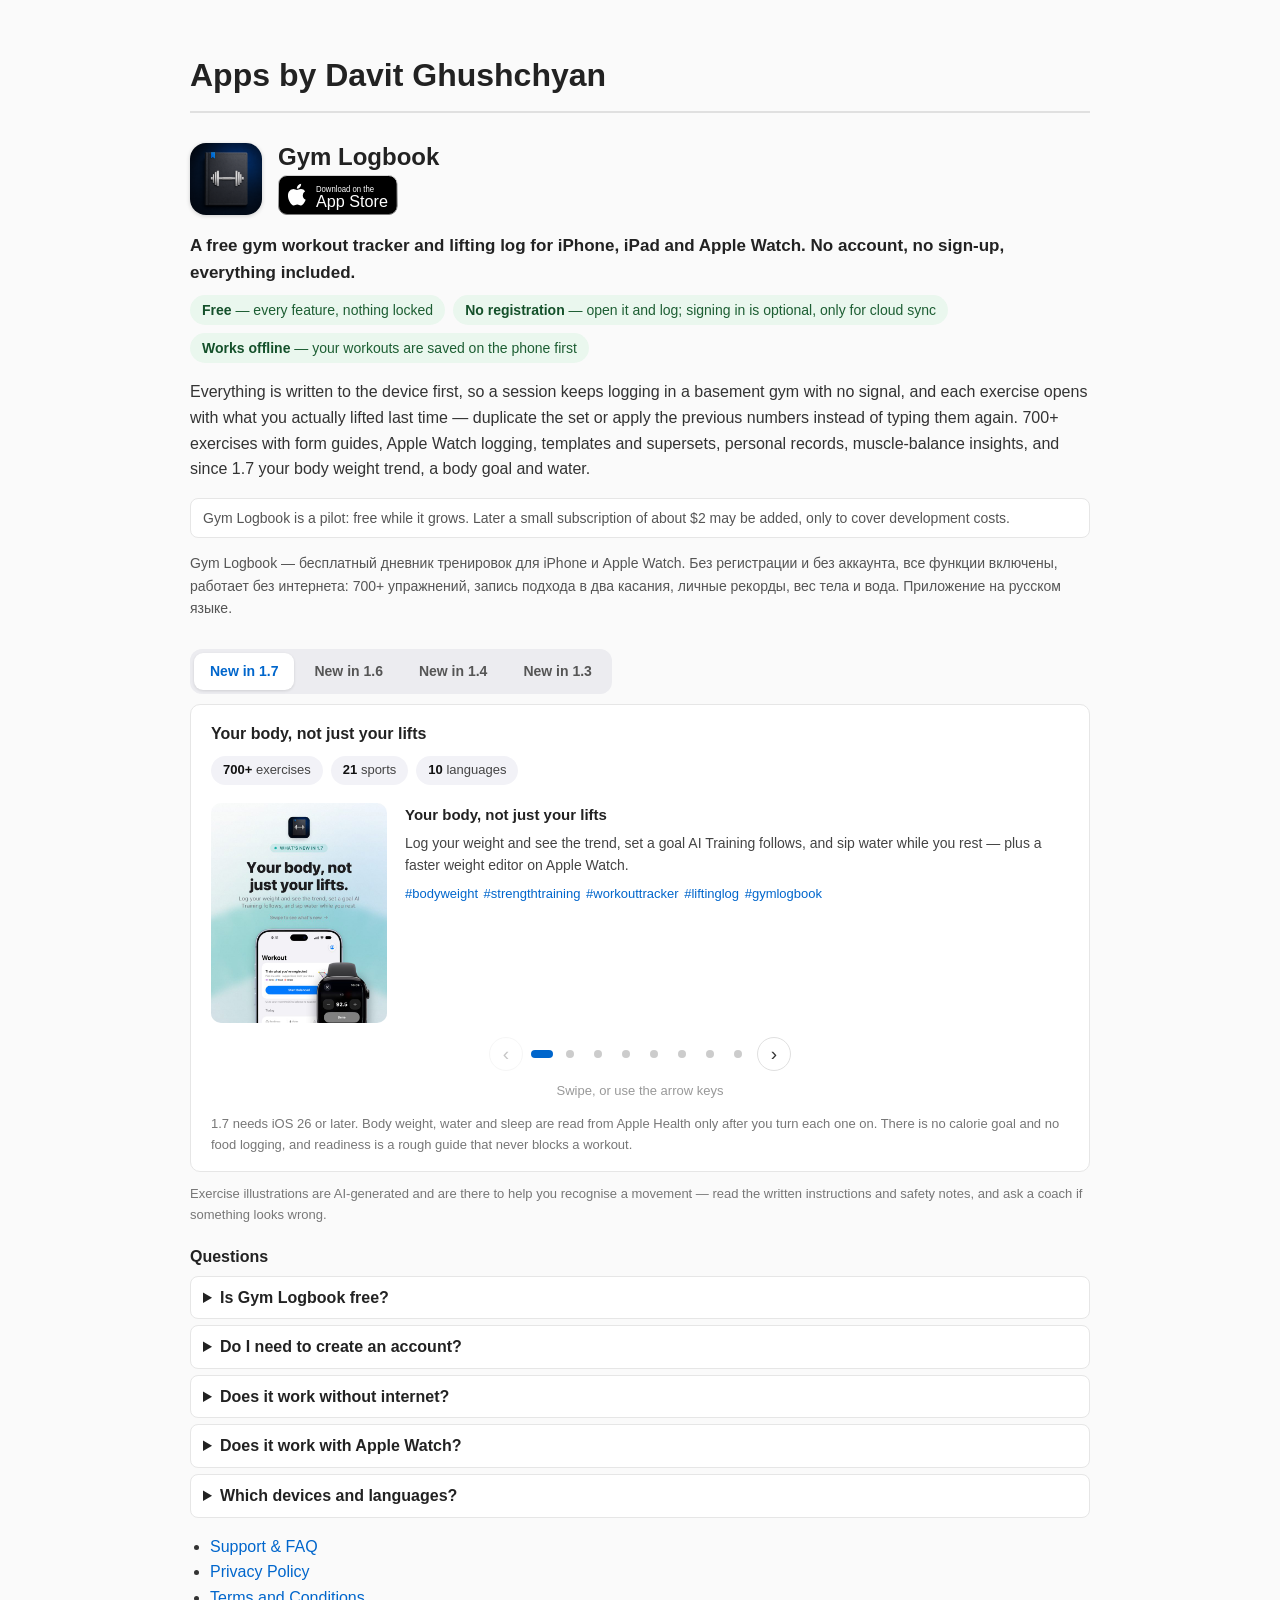
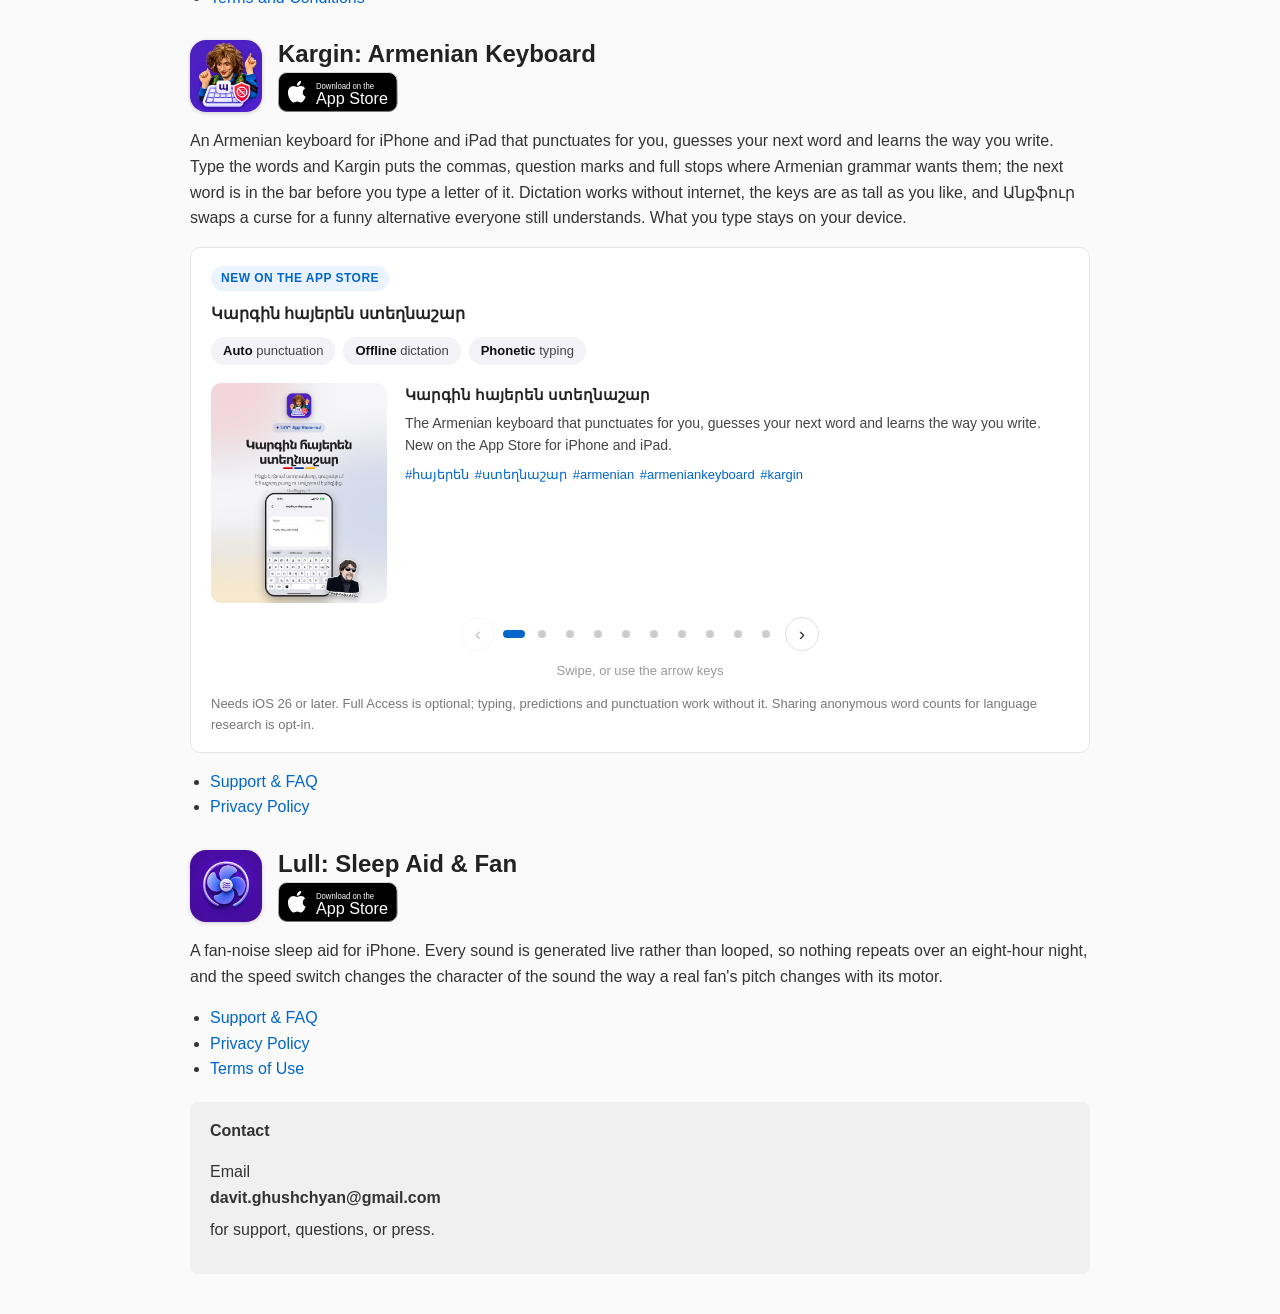
==== commit 85e3d9ed: "Gym Logbook first; free, no-sign-up pilot copy; search and AI discovery - Gym Logbook moves to the t" ====
--- a/index.html
+++ b/index.html
@@ -3,24 +3,26 @@
 <head>
     <meta charset="UTF-8">
     <meta name="viewport" content="width=device-width, initial-scale=1.0">
-    <title>Gym Logbook — gym workout tracker &amp; training log for iPhone</title>
-    <meta name="description" content="A free, offline-first gym workout tracker and lifting log for iPhone. Log sets in two taps, with 700+ exercises, 21 sports, personal records and estimated 1RM.">
+    <title>Gym Logbook — Free Workout Tracker &amp; Lifting Log for iPhone, No Sign-Up</title>
+    <meta name="description" content="Free gym workout tracker and lifting log for iPhone and Apple Watch. No account or sign-up, everything included, works offline. 700+ exercises, PRs, body weight.">
     <link rel="canonical" href="https://davoxdavo.github.io/">
     <meta name="author" content="Davit Ghushchyan">
+    <meta name="robots" content="index, follow, max-image-preview:large">
+    <link rel="alternate" type="text/plain" title="LLM summary" href="https://davoxdavo.github.io/llms.txt">
 
     <meta property="og:type" content="website">
     <meta property="og:site_name" content="Apps by Davit Ghushchyan">
-    <meta property="og:title" content="Gym Logbook — gym workout tracker &amp; training log for iPhone">
-    <meta property="og:description" content="A free, offline-first gym workout tracker and lifting log for iPhone. Log sets in two taps, with 700+ exercises, 21 sports, personal records and estimated 1RM.">
+    <meta property="og:title" content="Gym Logbook — free workout tracker &amp; lifting log for iPhone, no sign-up">
+    <meta property="og:description" content="Free gym workout tracker and lifting log for iPhone and Apple Watch. No account or sign-up, everything included, works offline. 700+ exercises, PRs, body weight.">
     <meta property="og:url" content="https://davoxdavo.github.io/">
     <meta property="og:image" content="https://davoxdavo.github.io/gym-logbook/1.7/01-cover.jpg">
     <meta property="og:image:width" content="640">
     <meta property="og:image:height" content="800">
-    <meta property="og:image:alt" content="Gym Logbook, with the headline Train by voice and an iPhone lock screen showing the rest timer">
+    <meta property="og:image:alt" content="Gym Logbook 1.7, with the headline Your body, not just your lifts, an iPhone showing the Workout tab and an Apple Watch showing the weight editor">
 
     <meta name="twitter:card" content="summary_large_image">
-    <meta name="twitter:title" content="Gym Logbook — gym workout tracker for iPhone">
-    <meta name="twitter:description" content="A free, offline-first gym workout tracker and lifting log for iPhone. Log sets in two taps, with 700+ exercises, 21 sports, personal records and estimated 1RM.">
+    <meta name="twitter:title" content="Gym Logbook — free workout tracker for iPhone, no sign-up">
+    <meta name="twitter:description" content="Free gym workout tracker and lifting log for iPhone and Apple Watch. No account or sign-up, everything included, works offline. 700+ exercises, PRs, body weight.">
     <meta name="twitter:image" content="https://davoxdavo.github.io/gym-logbook/1.7/01-cover.jpg">
 
     <script type="application/ld+json">
@@ -31,12 +33,13 @@
     "alternateName": "Gym Logbook: Workout Tracker",
     "applicationCategory": "HealthApplication",
     "applicationSubCategory": "Workout tracker",
-    "operatingSystem": "iOS 26.0 or later",
+    "operatingSystem": "iOS 26.0 or later, iPadOS 26.0 or later, watchOS 26.0 or later",
+    "isAccessibleForFree": true,
     "softwareVersion": "1.7",
     "url": "https://davoxdavo.github.io/",
     "installUrl": "https://apps.apple.com/us/app/gym-logbook-pro/id6793684183",
     "image": "https://davoxdavo.github.io/gym-logbook/1.7/01-cover.jpg",
-    "description": "A free, offline-first gym workout tracker and lifting log for iPhone. Log sets in two taps, with 700+ exercises, 21 sports, personal records and estimated 1RM.",
+    "description": "Free gym workout tracker and lifting log for iPhone and Apple Watch. No account or sign-up, everything included, works offline. 700+ exercises, PRs, body weight.",
     "inLanguage": [
         "en",
         "ru",
@@ -56,9 +59,13 @@
     "offers": {
         "@type": "Offer",
         "price": "0",
-        "priceCurrency": "USD"
+        "priceCurrency": "USD",
+        "availability": "https://schema.org/InStock",
+        "description": "Free. No account or registration needed; every feature included during the pilot."
     },
     "featureList": [
+        "Free, every feature included",
+        "No account or registration needed",
         "Log sets in two taps",
         "Apple Watch logging",
         "Works offline",
@@ -71,7 +78,28 @@
         "Muscle balance insights",
         "Calendar history",
         "Apple Health export",
+        "Body weight log with trend and optional target",
+        "Body goal that adjusts AI Training",
+        "Water logging, including sips during rest",
         "Ten languages"
+    ]
+}
+    </script>
+    <script type="application/ld+json">
+{
+    "@context": "https://schema.org",
+    "@type": "FAQPage",
+    "mainEntity": [
+        {"@type": "Question", "name": "Is Gym Logbook free?",
+         "acceptedAnswer": {"@type": "Answer", "text": "Yes. Every feature is free and nothing is locked. It is a pilot app; later a small subscription of about $2 may be added, only to cover development costs."}},
+        {"@type": "Question", "name": "Do I need to create an account?",
+         "acceptedAnswer": {"@type": "Answer", "text": "No. Open the app and start logging. Signing in with Apple or Google is optional and only needed if you want finished workouts synced to the cloud."}},
+        {"@type": "Question", "name": "Does it work without internet?",
+         "acceptedAnswer": {"@type": "Answer", "text": "Yes. Workouts are saved on your iPhone first, so logging keeps working in a gym with no signal."}},
+        {"@type": "Question", "name": "Does it work with Apple Watch?",
+         "acceptedAnswer": {"@type": "Answer", "text": "Yes. Log weight and reps, duplicate a set, add a set and start your rest timer from your wrist."}},
+        {"@type": "Question", "name": "Which devices and languages?",
+         "acceptedAnswer": {"@type": "Answer", "text": "iPhone and iPad with iOS 26 or later, and Apple Watch. The app is in English, Russian, Armenian, Swedish, Norwegian, Dutch, Danish, Polish, French and Arabic."}}
     ]
 }
     </script>
@@ -92,6 +120,17 @@
         .section { margin-bottom: 20px; }
         a { color: #0066cc; text-decoration: none; }
         a:hover { text-decoration: underline; }
+        .lead { font-size: 17px; color: #222; margin-bottom: 6px; }
+        .free-facts { list-style: none; padding: 0; margin: 8px 0 12px; display: flex; flex-wrap: wrap; gap: 8px; }
+        .free-facts li { background: #eaf7ee; color: #1d5e33; border-radius: 20px; padding: 4px 12px; font-size: 14px; }
+        .free-facts li strong { color: #14502a; }
+        .pilot { font-size: 14px; color: #555; background: #fff; border: 1px solid #e6e6e6; border-radius: 8px; padding: 8px 12px; }
+        .ru { font-size: 14px; color: #555; }
+        .faq { margin-top: 18px; }
+        .faq h3 { font-size: 16px; margin: 0 0 6px; color: #222; }
+        .faq details { background: #fff; border: 1px solid #e6e6e6; border-radius: 8px; padding: 8px 12px; margin-bottom: 6px; }
+        .faq summary { cursor: pointer; font-weight: 600; color: #222; }
+        .faq details p { margin: 6px 0 0; font-size: 14px; }
         .contact {
             background: #f0f0f0;
             border-radius: 8px;
@@ -338,6 +377,492 @@
 </head>
 <body>
     <h1>Apps by Davit Ghushchyan</h1>
+
+    <div class="section" id="gym-logbook">
+        <div class="app-head">
+            <img class="app-icon" src="icons/gym-logbook.png" alt="Gym Logbook app icon" width="72" height="72">
+            <div class="app-meta">
+                <h2>Gym Logbook</h2>
+                <a class="store-badge-link" href="https://apps.apple.com/us/app/gym-logbook-pro/id6793684183">
+                    <svg class="store-badge" xmlns="http://www.w3.org/2000/svg" viewBox="0 0 119.66 40" role="img" aria-label="Download Gym Logbook on the App Store">
+                        <linearGradient id="glBorder" x1="0" y1="0" x2="0" y2="1">
+                            <stop offset="0" stop-color="#d6d6d6"/>
+                            <stop offset="1" stop-color="#7a7a7a"/>
+                        </linearGradient>
+                        <rect x="0.5" y="0.5" width="118.66" height="39" rx="8.5" fill="#000" stroke="url(#glBorder)"/>
+                        <path d="M24.769,20.3a4.949,4.949,0,0,1,2.357-4.152,5.066,5.066,0,0,0-3.99-2.158c-1.68-.176-3.309,1.005-4.165,1.005-.872,0-2.19-.987-3.608-.958a5.315,5.315,0,0,0-4.473,2.728c-1.934,3.348-.491,8.269,1.361,10.976.927,1.325,2.01,2.805,3.428,2.753,1.387-.058,1.905-.885,3.579-.885,1.658,0,2.144.885,3.59.852,1.489-.025,2.426-1.332,3.32-2.67a10.962,10.962,0,0,0,1.518-3.092A4.782,4.782,0,0,1,24.769,20.3Z" fill="#fff"/>
+                        <path d="M22.037,12.211a4.872,4.872,0,0,0,1.115-3.491,4.957,4.957,0,0,0-3.208,1.66,4.636,4.636,0,0,0-1.144,3.361A4.1,4.1,0,0,0,22.037,12.211Z" fill="#fff"/>
+                        <text x="38" y="17.5" fill="#fff" font-family="-apple-system, BlinkMacSystemFont, 'Helvetica Neue', Helvetica, Arial, sans-serif" font-size="8.5" textLength="58" lengthAdjust="spacingAndGlyphs">Download on the</text>
+                        <text x="38" y="32" fill="#fff" font-family="-apple-system, BlinkMacSystemFont, 'Helvetica Neue', Helvetica, Arial, sans-serif" font-size="17" font-weight="500" textLength="72" lengthAdjust="spacingAndGlyphs">App Store</text>
+                    </svg>
+                </a>
+            </div>
+        </div>
+        <p class="lead"><strong>A free gym workout tracker and lifting log for iPhone, iPad and
+        Apple Watch. No account, no sign-up, everything included.</strong></p>
+        <ul class="free-facts">
+            <li><strong>Free</strong> &mdash; every feature, nothing locked</li>
+            <li><strong>No registration</strong> &mdash; open it and log; signing in is optional, only for cloud sync</li>
+            <li><strong>Works offline</strong> &mdash; your workouts are saved on the phone first</li>
+        </ul>
+        <p>Everything is written to the device first, so a session keeps logging in a basement
+        gym with no signal, and each exercise opens with what you actually lifted last time &mdash;
+        duplicate the set or apply the previous numbers instead of typing them again. 700+
+        exercises with form guides, Apple Watch logging, templates and supersets, personal records,
+        muscle-balance insights, and since 1.7 your body weight trend, a body goal and water.</p>
+        <p class="pilot">Gym Logbook is a pilot: free while it grows. Later a small subscription of
+        about $2 may be added, only to cover development costs.</p>
+        <p lang="ru" class="ru">Gym Logbook &mdash; бесплатный дневник тренировок для iPhone и Apple Watch.
+        Без регистрации и без аккаунта, все функции включены, работает без интернета: 700+ упражнений,
+        запись подхода в два касания, личные рекорды, вес тела и вода. Приложение на русском языке.</p>
+        <div class="releases" id="glReleases">
+        <div class="release-tabs" role="tablist" aria-label="Gym Logbook releases">
+            <button type="button" role="tab" id="glTab17" aria-controls="glPanel17" aria-selected="true">New in 1.7</button>
+            <button type="button" role="tab" id="glTab16" aria-controls="glPanel16" aria-selected="false" tabindex="-1">New in 1.6</button>
+            <button type="button" role="tab" id="glTab14" aria-controls="glPanel14" aria-selected="false" tabindex="-1">New in 1.4</button>
+            <button type="button" role="tab" id="glTab13" aria-controls="glPanel13" aria-selected="false" tabindex="-1">New in 1.3</button>
+        </div>
+        <div class="release" id="glPanel17" role="tabpanel" aria-labelledby="glTab17">
+            <span class="version">New in 1.7</span>
+            <h3>Your body, not just your lifts</h3>
+            <ul class="facts">
+                <li><strong>700+</strong> exercises</li>
+                <li><strong>21</strong> sports</li>
+                <li><strong>10</strong> languages</li>
+            </ul>
+            <div class="carousel" id="glCarousel17">
+                <div class="carousel-viewport">
+                    <div class="carousel-track" tabindex="0" role="group"
+                         aria-roledescription="carousel"
+                         aria-label="Gym Logbook 1.7, eight slides">
+                <figure class="post" role="group" aria-roledescription="slide" aria-label="Slide 1 of 8" data-slide="0">
+                    <img src="gym-logbook/1.7/01-cover.jpg" width="640" height="800"
+                         decoding="async" alt="The Gym Logbook app icon above the headline “Your body, not just your lifts.” An iPhone shows the Workout tab with Start Balanced, and an Apple Watch beside it shows the weight editor at 92.5 kg.">
+                    <figcaption>
+                        <h4>Your body, not just your lifts</h4>
+                        <p>Log your weight and see the trend, set a goal AI Training follows, and sip water while you rest — plus a faster weight editor on Apple Watch.</p>
+                        <p class="tags">#bodyweight #strengthtraining #workouttracker #liftinglog #gymlogbook</p>
+                    </figcaption>
+                </figure>
+                <figure class="post" role="group" aria-roledescription="slide" aria-label="Slide 2 of 8" data-slide="1">
+                    <img src="gym-logbook/1.7/02-whats-new.jpg" width="640" height="800" loading="lazy"
+                         decoding="async" alt="A numbered list titled “Six things in this update.” One, track your body weight. Two, set a body goal. Three, drink water, log it in a tap. Four, your day in one Today strip. Five, how ready are you today? Six, a faster watch editor.">
+                    <figcaption>
+                        <h4>Six things in this update</h4>
+                        <p>Body weight with a trend. A body goal that training follows. Water in a tap, even between sets. A Today strip and Home Screen widgets. A readiness guide. A faster weight editor on Apple Watch.</p>
+                        <p class="tags">#iosapp #liftingapp #gymtracker #gymprogress #gymlogbook</p>
+                    </figcaption>
+                </figure>
+                <figure class="post" role="group" aria-roledescription="slide" aria-label="Slide 3 of 8" data-slide="2">
+                    <img src="gym-logbook/1.7/03-body-weight.jpg" width="640" height="800" loading="lazy"
+                         decoding="async" alt="Chips reading Trend line, Optional target and Apple Health optional, above the Body weight screen: latest 82.4 kg, a three-month chart of weigh-ins with a smoothed trend line falling toward a dashed target.">
+                    <figcaption>
+                        <h4>See the trend, not the noise</h4>
+                        <p>Log your weight and see a smoothed trend and your change over the range you pick. Set an optional target and see how far you have to go — no colours, no pressure. Reading your scale through Apple Health is off until you turn it on.</p>
+                        <p class="tags">#bodyweight #weighttracking #fitnessjourney #trainingjournal #gymlogbook</p>
+                    </figcaption>
+                </figure>
+                <figure class="post" role="group" aria-roledescription="slide" aria-label="Slide 4 of 8" data-slide="3">
+                    <img src="gym-logbook/1.7/04-body-goal.jpg" width="640" height="800" loading="lazy"
+                         decoding="async" alt="Chips reading Lose, Gain, Keep and Milestones, above the AI Training screen with Lose weight selected and a plan of exercises at 4 sets of 12 reps.">
+                    <figcaption>
+                        <h4>Lose, gain or keep. Training follows</h4>
+                        <p>Tell the app whether you want to lose, gain or keep your weight. AI Training and Balanced adjust reps, sets and rest to fit it, and you get milestones along the way. No calorie goals, ever.</p>
+                        <p class="tags">#fitnessgoals #workoutplan #trainingplan #weighttraining #gymlogbook</p>
+                    </figcaption>
+                </figure>
+                <figure class="post" role="group" aria-roledescription="slide" aria-label="Slide 5 of 8" data-slide="4">
+                    <img src="gym-logbook/1.7/05-water-rest.jpg" width="640" height="800" loading="lazy"
+                         decoding="async" alt="Chips reading One tap, Sips, Daily guide and Apple Health optional, above an iPhone logging Bench Press with the rest timer running and a row of water buttons under it: a starred 3 sips, 1 sip, 2 sips, 4 sips and Custom.">
+                    <figcaption>
+                        <h4>Sip while you rest</h4>
+                        <p>Log water with one-tap cups against a daily guide based on your weight and how long you trained. Between sets, your favourite amount, one to four sips or your own is one tap away inside the rest timer.</p>
+                        <p class="tags">#hydration #restbetweensets #gymlife #workoutlog #gymlogbook</p>
+                    </figcaption>
+                </figure>
+                <figure class="post" role="group" aria-roledescription="slide" aria-label="Slide 6 of 8" data-slide="5">
+                    <img src="gym-logbook/1.7/06-today.jpg" width="640" height="800" loading="lazy"
+                         decoding="async" alt="Chips reading Readiness, Water, Body weight and Widgets, above the Workout tab: Start Balanced, then a Today strip with readiness 8 of 10, water 1.25 of 2.88 litres and body weight 82.4 kg, and the Goals card below.">
+                    <figcaption>
+                        <h4>Your day at a glance</h4>
+                        <p>Readiness, water and body weight sit together in one Today strip — a number each, a tap for the full story. Add the Body weight and Water widgets to your Home Screen. Readiness is a rough guide; it suggests and never blocks.</p>
+                        <p class="tags">#readiness #recovery #homescreen #iphoneapp #gymlogbook</p>
+                    </figcaption>
+                </figure>
+                <figure class="post" role="group" aria-roledescription="slide" aria-label="Slide 7 of 8" data-slide="6">
+                    <img src="gym-logbook/1.7/07-watch.jpg" width="640" height="800" loading="lazy"
+                         decoding="async" alt="Chips reading Same steps, kg or lb and Digital Crown, above an iPhone logging Bench Press, with an Apple Watch in front showing the weight editor at 92.5 kg and a Done button.">
+                    <figcaption>
+                        <h4>Every set from your wrist</h4>
+                        <p>The Apple Watch weight editor follows the same steps as your iPhone, shows lb when you use Imperial, turns faster with the Digital Crown and opens at your last set’s weight.</p>
+                        <p class="tags">#applewatch #applewatchfitness #weightlifting #setsandreps #gymlogbook</p>
+                    </figcaption>
+                </figure>
+                <figure class="post" role="group" aria-roledescription="slide" aria-label="Slide 8 of 8" data-slide="7">
+                    <img src="gym-logbook/1.7/08-cta.jpg" width="640" height="800" loading="lazy"
+                         decoding="async" alt="The Gym Logbook app icon above the app name and “Lifting Log, Fitness Plan and PR.” Three chips — 700+ exercises, 21 sports, 10 languages — then “Your lifts, your weight and your water in one log,” and a button reading “Free on the App Store.”">
+                    <figcaption>
+                        <h4>Your lifts, your weight, your water</h4>
+                        <p>One log for all three. Still never loses a session, still works with no signal. Free on the App Store for iPhone and Apple Watch, iOS 26 or later.</p>
+                        <p class="tags">#workoutapp #gymapp #fitnessapp #iphoneapp #gymlogbook</p>
+                    </figcaption>
+                </figure>
+                    </div>
+                </div>
+                <div class="carousel-controls">
+                    <button class="carousel-nav prev" type="button" aria-label="Previous slide">&lsaquo;</button>
+                    <div class="carousel-dots" role="tablist" aria-label="Choose a slide"></div>
+                    <button class="carousel-nav next" type="button" aria-label="Next slide">&rsaquo;</button>
+                </div>
+                <p class="swipe-hint">Swipe, or use the arrow keys</p>
+            </div>
+            <p class="note">1.7 needs iOS 26 or later. Body weight, water and sleep are read from
+            Apple Health only after you turn each one on. There is no calorie goal and no food
+            logging, and readiness is a rough guide that never blocks a workout.</p>
+        </div>
+        <div class="release" id="glPanel16" role="tabpanel" aria-labelledby="glTab16">
+            <span class="version">New in 1.6</span>
+            <h3>Train by voice</h3>
+            <ul class="facts">
+                <li><strong>Siri</strong> voice logging</li>
+                <li><strong>600+</strong> exercises</li>
+                <li><strong>21</strong> sports</li>
+            </ul>
+            <div class="carousel" id="glCarousel16">
+                <div class="carousel-viewport">
+                    <div class="carousel-track" tabindex="0" role="group"
+                         aria-roledescription="carousel"
+                         aria-label="Gym Logbook 1.6, ten slides">
+                <figure class="post" role="group" aria-roledescription="slide" aria-label="Slide 1 of 10" data-slide="0">
+                    <img src="gym-logbook/1.6/01-cover.jpg" width="640" height="800"
+                         decoding="async" alt="The Gym Logbook app icon above the headline “Train by voice.” An iPhone lock screen shows the rest timer Live Activity: Bench Press, last set 92.5 kg for 5, 0:49 left, with +15s and Stop Rest buttons.">
+                    <figcaption>
+                        <h4>Train by voice</h4>
+                        <p>Siri logs your sets with the phone in your pocket, AI Training builds the session for your level, and Goals give every muscle a next level.</p>
+                        <p class="tags">#siri #strengthtraining #workouttracker #liftinglog #gymlogbook</p>
+                    </figcaption>
+                </figure>
+                <figure class="post" role="group" aria-roledescription="slide" aria-label="Slide 2 of 10" data-slide="1">
+                    <img src="gym-logbook/1.6/02-whats-new.jpg" width="640" height="800" loading="lazy"
+                         decoding="async" alt="A numbered list titled “Six things in this update.” One, train by voice with Siri. Two, AI Training. Three, Goals: level up a muscle. Four, suggestions that follow your warm-up. Five, every set in your heart rate. Six, finished too soon? Continue.">
+                    <figcaption>
+                        <h4>Six things in this update</h4>
+                        <p>Siri voice logging. AI Training. Goals that level up one muscle at a time. Suggestions that follow your warm-up. Every set in your heart rate. Continue a workout you finished too soon.</p>
+                        <p class="tags">#iosapp #liftingapp #gymtracker #gymprogress #gymlogbook</p>
+                    </figcaption>
+                </figure>
+                <figure class="post" role="group" aria-roledescription="slide" aria-label="Slide 3 of 10" data-slide="2">
+                    <img src="gym-logbook/1.6/03-siri.jpg" width="640" height="800" loading="lazy"
+                         decoding="async" alt="Five chips reading Log a set, Same again, Rest, What’s next and Finish, above an iPhone lock screen with the rest timer Live Activity for Bench Press: last set 92.5 kg for 5, next set 4, 0:49 left.">
+                    <figcaption>
+                        <h4>Log your workout by voice</h4>
+                        <p>Keep the phone in your pocket, even locked, and talk to Siri, from AirPods too: “Log a set in Gym Logbook”, “Same again”, “Rest in Gym Logbook”, “What’s next”. Siri asks for any number you leave out, and every phrase is listed in Account → Siri.</p>
+                        <p class="tags">#siri #airpods #weightlifting #setsandreps #gymlogbook</p>
+                    </figcaption>
+                </figure>
+                <figure class="post" role="group" aria-roledescription="slide" aria-label="Slide 4 of 10" data-slide="3">
+                    <img src="gym-logbook/1.6/04-ai-training.jpg" width="640" height="800" loading="lazy"
+                         decoding="async" alt="Chips reading Your level, Sets and reps, Shuffle and Runs on iPhone, above the AI Training screen: a plan of Yates Row, Lat Pulldown, Incline Dumbbell Fly, Pull-Up and Incline Machine Press, each with 4 sets of 6 reps and a reason.">
+                    <figcaption>
+                        <h4>A workout built for your level</h4>
+                        <p>Pick the muscles you want to work and get a plan for your level. Every exercise shows its sets, reps and why it’s in the plan; shuffle any, then start it or save it as a template. It all runs on your iPhone.</p>
+                        <p class="tags">#hypertrophy #workoutplan #trainingplan #musclebuilding #gymlogbook</p>
+                    </figcaption>
+                </figure>
+                <figure class="post" role="group" aria-roledescription="slide" aria-label="Slide 5 of 10" data-slide="4">
+                    <img src="gym-logbook/1.6/05-goals.jpg" width="640" height="800" loading="lazy"
+                         decoding="async" alt="Chips reading Up to 3 muscles, Weekly sets, Next level and Your choice, above the Workout tab’s Goals card: a 12-week streak, then Upper chest at level 3, Lats at level 2 and Rear deltoids at level 1, each with this week’s sets on a bar.">
+                    <figcaption>
+                        <h4>Level up one muscle at a time</h4>
+                        <p>Pick up to three muscles, as specific as upper chest, lats or rear delts. Each has a weekly set target; meet it in three weeks out of four and the next level is offered. Nothing changes unless you choose it.</p>
+                        <p class="tags">#progressiveoverload #musclegoals #weighttraining #trainingjournal #gymlogbook</p>
+                    </figcaption>
+                </figure>
+                <figure class="post" role="group" aria-roledescription="slide" aria-label="Slide 6 of 10" data-slide="5">
+                    <img src="gym-logbook/1.6/06-warm-up-hints.jpg" width="640" height="800" loading="lazy"
+                         decoding="async" alt="Chips reading Set by set, Small steps, Lighter days and Apply, above an iPhone logging Bench Press: last time’s sets 92.5 for 5, 5, 5 and 4, and the next set suggested as last time with an Apply button.">
+                    <figcaption>
+                        <h4>Suggestions that follow your warm-up</h4>
+                        <p>Set 1 comes from how you started last time, and each next set from the matching one — a small step heavier when you hit all your reps at your top weight. A lighter day adapts, and Apply is there on every set.</p>
+                        <p class="tags">#progressiveoverload #warmup #powerlifting #workoutlog #gymlogbook</p>
+                    </figcaption>
+                </figure>
+                <figure class="post" role="group" aria-roledescription="slide" aria-label="Slide 7 of 10" data-slide="6">
+                    <img src="gym-logbook/1.6/07-heart-rate-sets.jpg" width="640" height="800" loading="lazy"
+                         decoding="async" alt="Chips reading Per exercise, Per set and Off by default, above a finished Upper Push session: started 6:14 PM, finished 7:13 PM, 59 minutes, and its heart-rate line beneath.">
+                    <figcaption>
+                        <h4>See every set in your heart rate</h4>
+                        <p>A finished session’s heart-rate line, read from Apple Health, with each exercise shaded under it; open one to see its sets. Off until you turn it on.</p>
+                        <p class="tags">#applewatchfitness #applehealth #trainingdata #workoutstats #gymlogbook</p>
+                    </figcaption>
+                </figure>
+                <figure class="post" role="group" aria-roledescription="slide" aria-label="Slide 8 of 10" data-slide="7">
+                    <img src="gym-logbook/1.6/08-continue.jpg" width="640" height="800" loading="lazy"
+                         decoding="async" alt="Chips reading 30 minutes, One tap and Real end time, above the finished-workout share screen for Upper Push: 6 exercises, 19 sets, 6.9k kg and 29 minutes, with an undo button beside Close.">
+                    <figcaption>
+                        <h4>Finished too soon? Pick it back up</h4>
+                        <p>For 30 minutes after you finish, one tap reopens the workout. When you finish again it asks when you really stopped, so the duration stays right.</p>
+                        <p class="tags">#gymsession #workoutsummary #liftheavy #trainingjournal #gymlogbook</p>
+                    </figcaption>
+                </figure>
+                <figure class="post" role="group" aria-roledescription="slide" aria-label="Slide 9 of 10" data-slide="8">
+                    <img src="gym-logbook/1.6/09-contribute.jpg" width="640" height="800" loading="lazy"
+                         decoding="async" alt="Chips reading Name and muscles only, Reviewed and Merge in one tap, above the Help grow the library screen: two custom exercises, Pit Shark Belt Squat and Plate-Loaded Chest Fly, switched on to share, and how it works in three steps.">
+                    <figcaption>
+                        <h4>Missing an exercise? Suggest it</h4>
+                        <p>Made your own exercise because the library didn’t have it? Share its name, muscles and steps — never your sets, weights or dates. We review it, and when it’s added you merge yours in one tap.</p>
+                        <p class="tags">#exerciselibrary #calisthenics #gymcommunity #workoutapp #gymlogbook</p>
+                    </figcaption>
+                </figure>
+                <figure class="post" role="group" aria-roledescription="slide" aria-label="Slide 10 of 10" data-slide="9">
+                    <img src="gym-logbook/1.6/10-cta.jpg" width="640" height="800" loading="lazy"
+                         decoding="async" alt="The Gym Logbook app icon above the app name and “Lifting Log, Fitness Plan and PR.” Three chips — Siri voice logging, 600+ exercises, 21 sports — then “Two taps per set, or none, with Siri,” and a button reading “Free on the App Store.”">
+                    <figcaption>
+                        <h4>Two taps per set — or none</h4>
+                        <p>Siri logs it for you. Still never loses a session, still works with no signal. Free on the App Store for iPhone and Apple Watch, iOS 26 or later.</p>
+                        <p class="tags">#workoutapp #gymapp #fitnessapp #iphoneapp #gymlogbook</p>
+                    </figcaption>
+                </figure>
+                    </div>
+                </div>
+                <div class="carousel-controls">
+                    <button class="carousel-nav prev" type="button" aria-label="Previous slide">&lsaquo;</button>
+                    <div class="carousel-dots" role="tablist" aria-label="Choose a slide"></div>
+                    <button class="carousel-nav next" type="button" aria-label="Next slide">&rsaquo;</button>
+                </div>
+                <p class="swipe-hint">Swipe, or use the arrow keys</p>
+            </div>
+            <p class="note">1.6 needs iOS 26 or later. Heart rate is read from Apple Health only
+            after you turn it on. AI Training runs on your iPhone, and suggesting an exercise
+            sends its name, muscles and steps &mdash; never your sets, weights or dates.</p>
+        </div>
+        <div class="release" id="glPanel14" role="tabpanel" aria-labelledby="glTab14">
+            <span class="version">New in 1.4</span>
+            <h3>Log from your wrist</h3>
+            <ul class="facts">
+                <li><strong>Apple Watch</strong> logging</li>
+                <li><strong>600+</strong> exercises</li>
+                <li><strong>21</strong> sports</li>
+            </ul>
+            <div class="carousel" id="glCarousel14">
+                <div class="carousel-viewport">
+                    <div class="carousel-track" tabindex="0" role="group"
+                         aria-roledescription="carousel"
+                         aria-label="Gym Logbook 1.4, nine slides">
+                <figure class="post" role="group" aria-roledescription="slide" aria-label="Slide 1 of 9" data-slide="0">
+                    <img src="gym-logbook/1.4/01-cover.jpg" width="640" height="800" loading="lazy"
+                         decoding="async" alt="The Gym Logbook app icon above the headline &ldquo;Log from your wrist.&rdquo; An iPhone shows the Workout screen with a 13-week streak and a Start Balanced button; an Apple Watch in front of it shows Bench Press, sets 3 of 4, 90 kg for 5 reps.">
+                    <figcaption>
+                        <h4>Log from your wrist</h4>
+                        <p>Start the workout on iPhone, then log every set on Apple Watch &mdash; weight, reps, Dup, Add Set and Rest, one tap each.</p>
+                        <p class="tags">#applewatch #strengthtraining #workouttracker #liftinglog #gymlogbook</p>
+                    </figcaption>
+                </figure>
+                <figure class="post" role="group" aria-roledescription="slide" aria-label="Slide 2 of 9" data-slide="1">
+                    <img src="gym-logbook/1.4/02-whats-new.jpg" width="640" height="800" loading="lazy"
+                         decoding="async" alt="A numbered list titled &ldquo;Six things in this update.&rdquo; One, log from your wrist. Two, live heart rate. Three, an energy estimate. Four, the whole session, summed up. Five, Insights is a coaching hub. Six, records you actually lifted.">
+                    <figcaption>
+                        <h4>Six things in this update</h4>
+                        <p>Apple Watch logging. Live heart rate on both screens. An optional energy estimate. Every session summed up. Insights as a coaching hub. Records you actually lifted.</p>
+                        <p class="tags">#iosapp #liftingapp #gymtracker #gymprogress #gymlogbook</p>
+                    </figcaption>
+                </figure>
+                <figure class="post" role="group" aria-roledescription="slide" aria-label="Slide 3 of 9" data-slide="2">
+                    <img src="gym-logbook/1.4/03-watch.jpg" width="640" height="800" loading="lazy"
+                         decoding="async" alt="Five chips reading Dup, Add Set, Rest, Supersets and Form guides, above an iPhone on the Workout screen. An Apple Watch in front of it shows the Bench Press logging screen: sets 3 of 4, last time 92.5 for 5, and wheels set to 90 kg and 5 reps.">
+                    <figcaption>
+                        <h4>Log every set from your wrist</h4>
+                        <p>Every exercise in the session is on your wrist. Dup, Add Set and Rest are one tap away, a superset walks A &rarr; B &rarr; C and then rests, and form guides come along. Your data stays on the phone.</p>
+                        <p class="tags">#applewatchapp #supersets #weightlifting #setsandreps #gymlogbook</p>
+                    </figcaption>
+                </figure>
+                <figure class="post" role="group" aria-roledescription="slide" aria-label="Slide 4 of 9" data-slide="3">
+                    <img src="gym-logbook/1.4/04-live-heart-rate.jpg" width="640" height="800" loading="lazy"
+                         decoding="async" alt="Three chips reading Live on both screens, Off by default and Heart rate only. An iPhone shows the heart-rate sheet: 109 bpm, live from Apple Watch, above the line of the session so far with a low of 75 and a peak of 151. An Apple Watch in front of it shows 109 bpm and the same line.">
+                    <figcaption>
+                        <h4>See your heart rate while you lift</h4>
+                        <p>Live from Apple Watch during a workout, on the watch and on the phone. Off until you turn it on, and heart rate is the only thing Gym Logbook ever reads from Health.</p>
+                        <p class="tags">#applewatchfitness #weighttraining #trainingdata #workoutlog #gymlogbook</p>
+                    </figcaption>
+                </figure>
+                <figure class="post" role="group" aria-roledescription="slide" aria-label="Slide 5 of 9" data-slide="4">
+                    <img src="gym-logbook/1.4/05-energy.jpg" width="640" height="800" loading="lazy"
+                         decoding="async" alt="Three chips reading Off by default, From height and weight, and Apple Health optional. An iPhone shows a finished workout&rsquo;s share card: Upper Push, 6 exercises, 19 sets, 6.9k kg total volume, 22 minutes, and an energy line reading roughly 150 kcal.">
+                    <figcaption>
+                        <h4>Roughly what a session cost</h4>
+                        <p>An optional estimate in kilocalories, worked out from your height, weight, year of birth and the work you logged. It is an estimate, not a measurement, and it stays off until you set it up.</p>
+                        <p class="tags">#applehealth #workoutstats #strengthtraining #gymsession #gymlogbook</p>
+                    </figcaption>
+                </figure>
+                <figure class="post" role="group" aria-roledescription="slide" aria-label="Slide 6 of 9" data-slide="5">
+                    <img src="gym-logbook/1.4/06-summary.jpg" width="640" height="800" loading="lazy"
+                         decoding="async" alt="Four chips reading Average, Low, Peak and Shareable. An iPhone shows a finished session: duration 21 minutes 39 seconds, energy roughly 150 kcal, and a heart-rate line beneath with an average of 110, a low of 75 and a peak of 149 bpm.">
+                    <figcaption>
+                        <h4>Every session, summed up</h4>
+                        <p>Duration, sets, the estimate, and the line of what your heart did through the workout &mdash; with average, low and peak. Share the line as its own card.</p>
+                        <p class="tags">#trainingjournal #workoutsummary #liftheavy #bodybuilding #gymlogbook</p>
+                    </figcaption>
+                </figure>
+                <figure class="post" role="group" aria-roledescription="slide" aria-label="Slide 7 of 9" data-slide="6">
+                    <img src="gym-logbook/1.4/07-insights.jpg" width="640" height="800" loading="lazy"
+                         decoding="async" alt="Three chips reading What to train next, Muscle balance and Training rhythm. An iPhone shows Insights for the month: the headline &ldquo;Back and Arms could use more work,&rdquo; 15 workouts and a 13-week streak, and the muscle-balance spider chart.">
+                    <figcaption>
+                        <h4>Know what to train next</h4>
+                        <p>Insights is a coaching hub now: a headline on what to train next, focus areas on lagging muscles, and cards into muscle balance, training rhythm and your top exercises.</p>
+                        <p class="tags">#hypertrophy #progressiveoverload #trainingplan #musclebuilding #gymlogbook</p>
+                    </figcaption>
+                </figure>
+                <figure class="post" role="group" aria-roledescription="slide" aria-label="Slide 8 of 9" data-slide="7">
+                    <img src="gym-logbook/1.4/08-records.jpg" width="640" height="800" loading="lazy"
+                         decoding="async" alt="Three chips reading Latest record, Recent PRs and Best lift per group. An iPhone shows the Records tab: 41 records on 41 lifts, 25 this month, Barbell Row at 82.5 kg as the latest record, and a strip of recent records.">
+                    <figcaption>
+                        <h4>Every record is a lift you made</h4>
+                        <p>Records open on your latest record, the recent ones and each muscle group&rsquo;s best lift. Estimated 1RM is reference information now, never a record.</p>
+                        <p class="tags">#personalrecord #prday #powerlifting #strongerthanyesterday #gymlogbook</p>
+                    </figcaption>
+                </figure>
+                <figure class="post" role="group" aria-roledescription="slide" aria-label="Slide 9 of 9" data-slide="8">
+                    <img src="gym-logbook/1.4/09-cta.jpg" width="640" height="800" loading="lazy"
+                         decoding="async" alt="The Gym Logbook app icon above the app name and the line &ldquo;Lifting Log, Fitness Plan and PR.&rdquo; Three chips follow &mdash; Apple Watch logging, 600+ exercises, 21 sports &mdash; then &ldquo;Two taps per set. Never loses a session. Works with no signal,&rdquo; and a button reading &ldquo;Free on the App Store.&rdquo;">
+                    <figcaption>
+                        <h4>Two taps per set</h4>
+                        <p>Still never loses a session, still works with no signal. Free on the App Store for iPhone and Apple Watch.</p>
+                        <p class="tags">#workoutapp #gymapp #fitnessapp #iphoneapp #gymlogbook</p>
+                    </figcaption>
+                </figure>
+                    </div>
+                </div>
+                <div class="carousel-controls">
+                    <button class="carousel-nav prev" type="button" aria-label="Previous slide">&lsaquo;</button>
+                    <div class="carousel-dots" role="tablist" aria-label="Choose a slide"></div>
+                    <button class="carousel-nav next" type="button" aria-label="Next slide">&rsaquo;</button>
+                </div>
+                <p class="swipe-hint">Swipe, or use the arrow keys</p>
+            </div>
+            <p class="note">Live heart rate and the energy estimate are off until you turn
+            them on. The energy figure is an estimate, not a measurement, and nothing in the
+            app is medical advice.</p>
+        </div>
+        <div class="release" id="glPanel13" role="tabpanel" aria-labelledby="glTab13">
+            <span class="version">New in 1.3</span>
+            <h3>Train for your sport</h3>
+            <ul class="facts">
+                <li><strong>21</strong> sports</li>
+                <li><strong>600+</strong> exercises</li>
+                <li><strong>7</strong> streak boards</li>
+            </ul>
+            <div class="carousel" id="glCarousel13">
+                <div class="carousel-viewport">
+                    <div class="carousel-track" tabindex="0" role="group"
+                         aria-roledescription="carousel"
+                         aria-label="Gym Logbook 1.3, eight slides">
+                <figure class="post" role="group" aria-roledescription="slide" aria-label="Slide 1 of 8" data-slide="0">
+                    <img src="gym-logbook/1.3/01-cover.jpg" width="640" height="800" loading="lazy"
+                         decoding="async" alt="The Gym Logbook app icon, a dark logbook with a dumbbell on the cover, above the headline &ldquo;Train for your sport.&rdquo; A grid of 21 sport icons follows, each in its own colour &mdash; a runner, a wrestler, a swimmer, a climber, a boxer and more. Below them: 21 sports, 600+ exercises, 7 streak boards.">
+                    <figcaption>
+                        <h4>Train for your sport</h4>
+                        <p>Pick your sport &mdash; 21 of them, from wrestling and rugby to Hyrox, climbing and Olympic weightlifting &mdash; and the whole exercise library follows you.</p>
+                        <p class="tags">#powerlifting #calisthenics #workouttracker #athletetraining #gymlogbook</p>
+                    </figcaption>
+                </figure>
+                <figure class="post" role="group" aria-roledescription="slide" aria-label="Slide 2 of 8" data-slide="1">
+                    <img src="gym-logbook/1.3/02-whats-new.jpg" width="640" height="800" loading="lazy"
+                         decoding="async" alt="A numbered list titled &ldquo;Five things in this update.&rdquo; One, train for your sport: 21 sports and six training styles from one Filter row. Two, 600+ exercises. Three, rate how well the rep went, an optional five-grade rank on 28 skill moves. Four, streak leaderboards. Five, a weekly days goal plus optional reminders.">
+                    <figcaption>
+                        <h4>Five things in this update</h4>
+                        <p>21 sports and six training styles from one Filter row. 600+ exercises. An optional execution rank on 28 skill moves. Seven streak boards. A weekly goal you can actually change.</p>
+                        <p class="tags">#workouttracker #liftinglog #progressiveoverload #fitnessapp #gymlogbook</p>
+                    </figcaption>
+                </figure>
+                <figure class="post" role="group" aria-roledescription="slide" aria-label="Slide 3 of 8" data-slide="2">
+                    <img src="gym-logbook/1.3/03-sport-filter.jpg" width="640" height="800" loading="lazy"
+                         decoding="async" alt="A row of eight coloured sport icons above an iPhone showing the app&rsquo;s Filter sheet. A search field sits at the top, Agility is ticked under training styles, and a Team section lists sports with the number of exercises behind each one: Baseball 31, Basketball 29, Football 57, Rugby 64.">
+                    <figcaption>
+                        <h4>One row filters everything</h4>
+                        <p>Pick a training style &mdash; Gym, Calisthenics, Agility, Yoga, CrossFit or Stability &mdash; plus any number of sports. Search, favorites and the category counts all narrow with it. Supersets and templates carry sport tags too.</p>
+                        <p class="tags">#sportspecifictraining #athletetraining #hyrox #workouttracker #gymlogbook</p>
+                    </figcaption>
+                </figure>
+                <figure class="post" role="group" aria-roledescription="slide" aria-label="Slide 4 of 8" data-slide="3">
+                    <img src="gym-logbook/1.3/04-exercises.jpg" width="640" height="800" loading="lazy"
+                         decoding="async" alt="Four white line drawings of calisthenics skills, labelled Planche, Front Lever, Muscle-Up and Human Flag. Below them an iPhone shows the exercise picker in card view, filtered to Lats, with illustrated cards for each movement.">
+                    <figcaption>
+                        <h4>Planche, levers, muscle-ups</h4>
+                        <p>The catalog is now 600+ exercises. Skill work sits beside the barbell work &mdash; front lever, human flag, the acrobatic moves &mdash; with agility, yoga and stability, and a form guide on every card.</p>
+                        <p class="tags">#calisthenics #planche #frontlever #muscleup #gymlogbook</p>
+                    </figcaption>
+                </figure>
+                <figure class="post" role="group" aria-roledescription="slide" aria-label="Slide 5 of 8" data-slide="4">
+                    <img src="gym-logbook/1.3/05-execution-rank.jpg" width="640" height="800" loading="lazy"
+                         decoding="async" alt="Five coloured chips reading Excellent, Good, Fair, Poor and Missed, running from green through amber to red. Below them an iPhone shows the exercise &ldquo;360&rdquo; with two logged sets: the first graded Fair at 5 reps, the second graded Excellent at 4 reps.">
+                    <figcaption>
+                        <h4>Rate how well the rep went</h4>
+                        <p>On a skill move the rep count tells you nothing about the rep. 28 exercises now take an optional grade &mdash; Excellent, Good, Fair, Poor, Missed &mdash; anchored to gymnastics judging bands. It records form, not effort, and nothing is derived from it: personal records and estimated 1RM are unchanged.</p>
+                        <p class="tags">#calisthenics #gymnastics #skilltraining #handstand #gymlogbook</p>
+                    </figcaption>
+                </figure>
+                <figure class="post" role="group" aria-roledescription="slide" aria-label="Slide 6 of 8" data-slide="5">
+                    <img src="gym-logbook/1.3/06-leaderboards.jpg" width="640" height="800" loading="lazy"
+                         decoding="async" alt="Seven leaderboard tiles in blue and teal, numbered 2 through 7 with a combined &ldquo;2 to 7&rdquo; tile at the end, each showing a row of dots for the days of the week. Below them an iPhone shows the Workout tab with a streak card reading &ldquo;1 week, this week 2 of 3 days&rdquo; and a Leaderboard button.">
+                    <figcaption>
+                        <h4>Keep the streak, take the board</h4>
+                        <p>Seven Game Center boards &mdash; one for every weekly commitment from 2 to 7 days, plus a combined board where a tie goes to the higher commitment. Ranked by the longest streak you have ever held, not the one you are on.</p>
+                        <p class="tags">#gymmotivation #consistencyiskey #fitnessgoals #strengthtraining #gymlogbook</p>
+                    </figcaption>
+                </figure>
+                <figure class="post" role="group" aria-roledescription="slide" aria-label="Slide 7 of 8" data-slide="6">
+                    <img src="gym-logbook/1.3/07-balanced.jpg" width="640" height="800" loading="lazy"
+                         decoding="async" alt="Three chips reading Gymnastics, Track and Field, and Wrestling, above an iPhone showing the Balanced session sheet. A Sport row reads &ldquo;Add sport, 3 selected&rdquo; with those same three sports listed as removable chips, and a Category row below it has Legs and Core selected.">
+                    <figcaption>
+                        <h4>A session built for your sport</h4>
+                        <p>Not sure what to train? Balanced takes the muscles you have been neglecting, ranks them together with the sports you picked, and hands you one workout you can start now.</p>
+                        <p class="tags">#workoutroutine #trainingplan #progressiveoverload #musclebalance #gymlogbook</p>
+                    </figcaption>
+                </figure>
+                <figure class="post" role="group" aria-roledescription="slide" aria-label="Slide 8 of 8" data-slide="7">
+                    <img src="gym-logbook/1.3/08-cta.jpg" width="640" height="800" loading="lazy"
+                         decoding="async" alt="The Gym Logbook app icon above the app name and the line &ldquo;Lifting Log, Fitness Plan and PR.&rdquo; Three figures follow &mdash; 21 sports, 600+ exercises, 7 streak boards &mdash; then &ldquo;Two taps per set. Never loses a session. Works with no signal,&rdquo; and a button reading &ldquo;Free on the App Store.&rdquo;">
+                    <figcaption>
+                        <h4>Two taps per set</h4>
+                        <p>Never loses a session. Works with no signal &mdash; every set is written to the device first, so it keeps logging in a basement gym.</p>
+                        <p class="tags">#workouttracker #fitnessapp #liftinglog #workoutlog #gymlogbook</p>
+                    </figcaption>
+                </figure>
+                    </div>
+                </div>
+                <div class="carousel-controls">
+                    <button class="carousel-nav prev" type="button" aria-label="Previous slide">&lsaquo;</button>
+                    <div class="carousel-dots" role="tablist" aria-label="Choose a slide"></div>
+                    <button class="carousel-nav next" type="button" aria-label="Next slide">&rsaquo;</button>
+                </div>
+                <p class="swipe-hint">Swipe, or use the arrow keys</p>
+            </div>
+        </div>
+        <p class="note">Exercise illustrations are AI-generated and are there to help you
+        recognise a movement &mdash; read the written instructions and safety notes, and ask
+        a coach if something looks wrong.</p>
+        </div>
+
+        <div class="faq">
+            <h3>Questions</h3>
+            <details><summary>Is Gym Logbook free?</summary>
+            <p>Yes. Every feature is free and nothing is locked. It is a pilot app; later a small subscription of about $2 may be added, only to cover development costs.</p></details>
+            <details><summary>Do I need to create an account?</summary>
+            <p>No. Open the app and start logging. Signing in with Apple or Google is optional and only needed if you want finished workouts synced to the cloud.</p></details>
+            <details><summary>Does it work without internet?</summary>
+            <p>Yes. Workouts are saved on your iPhone first, so logging keeps working in a gym with no signal.</p></details>
+            <details><summary>Does it work with Apple Watch?</summary>
+            <p>Yes. Log weight and reps, duplicate a set, add a set and start your rest timer from your wrist.</p></details>
+            <details><summary>Which devices and languages?</summary>
+            <p>iPhone and iPad with iOS 26 or later, and Apple Watch. The app is in English, Russian, Armenian, Swedish, Norwegian, Dutch, Danish, Polish, French and Arabic.</p></details>
+        </div>
+
+        <ul>
+            <li><a href="https://davoxdavo.github.io/weightliftingAssets/remote/legal/support.html">Support &amp; FAQ</a></li>
+            <li><a href="https://davoxdavo.github.io/weightliftingAssets/remote/legal/privacy.html">Privacy Policy</a></li>
+            <li><a href="https://davoxdavo.github.io/weightliftingAssets/remote/legal/terms.html">Terms and Conditions</a></li>
+        </ul>
+    </div>
 
     <div class="section" id="kargin-keyboard">
         <div class="app-head">
@@ -517,465 +1042,6 @@
         </ul>
     </div>
 
-    <div class="section" id="gym-logbook">
-        <div class="app-head">
-            <img class="app-icon" src="icons/gym-logbook.png" alt="Gym Logbook app icon" width="72" height="72">
-            <div class="app-meta">
-                <h2>Gym Logbook</h2>
-                <a class="store-badge-link" href="https://apps.apple.com/us/app/gym-logbook-pro/id6793684183">
-                    <svg class="store-badge" xmlns="http://www.w3.org/2000/svg" viewBox="0 0 119.66 40" role="img" aria-label="Download Gym Logbook on the App Store">
-                        <linearGradient id="glBorder" x1="0" y1="0" x2="0" y2="1">
-                            <stop offset="0" stop-color="#d6d6d6"/>
-                            <stop offset="1" stop-color="#7a7a7a"/>
-                        </linearGradient>
-                        <rect x="0.5" y="0.5" width="118.66" height="39" rx="8.5" fill="#000" stroke="url(#glBorder)"/>
-                        <path d="M24.769,20.3a4.949,4.949,0,0,1,2.357-4.152,5.066,5.066,0,0,0-3.99-2.158c-1.68-.176-3.309,1.005-4.165,1.005-.872,0-2.19-.987-3.608-.958a5.315,5.315,0,0,0-4.473,2.728c-1.934,3.348-.491,8.269,1.361,10.976.927,1.325,2.01,2.805,3.428,2.753,1.387-.058,1.905-.885,3.579-.885,1.658,0,2.144.885,3.59.852,1.489-.025,2.426-1.332,3.32-2.67a10.962,10.962,0,0,0,1.518-3.092A4.782,4.782,0,0,1,24.769,20.3Z" fill="#fff"/>
-                        <path d="M22.037,12.211a4.872,4.872,0,0,0,1.115-3.491,4.957,4.957,0,0,0-3.208,1.66,4.636,4.636,0,0,0-1.144,3.361A4.1,4.1,0,0,0,22.037,12.211Z" fill="#fff"/>
-                        <text x="38" y="17.5" fill="#fff" font-family="-apple-system, BlinkMacSystemFont, 'Helvetica Neue', Helvetica, Arial, sans-serif" font-size="8.5" textLength="58" lengthAdjust="spacingAndGlyphs">Download on the</text>
-                        <text x="38" y="32" fill="#fff" font-family="-apple-system, BlinkMacSystemFont, 'Helvetica Neue', Helvetica, Arial, sans-serif" font-size="17" font-weight="500" textLength="72" lengthAdjust="spacingAndGlyphs">App Store</text>
-                    </svg>
-                </a>
-            </div>
-        </div>
-        <p>A weightlifting logbook for iPhone. Everything is written to the device first,
-        so a session keeps logging in a basement gym with no signal, and each exercise opens
-        with what you actually lifted last time — duplicate the set or apply the previous
-        numbers instead of typing them again. Personal records and estimated 1RM update as
-        you go.</p>
-        <div class="releases" id="glReleases">
-        <div class="release-tabs" role="tablist" aria-label="Gym Logbook releases">
-            <button type="button" role="tab" id="glTab17" aria-controls="glPanel17" aria-selected="true">New in 1.7</button>
-            <button type="button" role="tab" id="glTab16" aria-controls="glPanel16" aria-selected="false" tabindex="-1">New in 1.6</button>
-            <button type="button" role="tab" id="glTab14" aria-controls="glPanel14" aria-selected="false" tabindex="-1">New in 1.4</button>
-            <button type="button" role="tab" id="glTab13" aria-controls="glPanel13" aria-selected="false" tabindex="-1">New in 1.3</button>
-        </div>
-        <div class="release" id="glPanel17" role="tabpanel" aria-labelledby="glTab17">
-            <span class="version">New in 1.7</span>
-            <h3>Your body, not just your lifts</h3>
-            <ul class="facts">
-                <li><strong>700+</strong> exercises</li>
-                <li><strong>21</strong> sports</li>
-                <li><strong>10</strong> languages</li>
-            </ul>
-            <div class="carousel" id="glCarousel17">
-                <div class="carousel-viewport">
-                    <div class="carousel-track" tabindex="0" role="group"
-                         aria-roledescription="carousel"
-                         aria-label="Gym Logbook 1.7, eight slides">
-                <figure class="post" role="group" aria-roledescription="slide" aria-label="Slide 1 of 8" data-slide="0">
-                    <img src="gym-logbook/1.7/01-cover.jpg" width="640" height="800"
-                         decoding="async" alt="The Gym Logbook app icon above the headline “Your body, not just your lifts.” An iPhone shows the Workout tab with Start Balanced, and an Apple Watch beside it shows the weight editor at 92.5 kg.">
-                    <figcaption>
-                        <h4>Your body, not just your lifts</h4>
-                        <p>Log your weight and see the trend, set a goal AI Training follows, and sip water while you rest — plus a faster weight editor on Apple Watch.</p>
-                        <p class="tags">#bodyweight #strengthtraining #workouttracker #liftinglog #gymlogbook</p>
-                    </figcaption>
-                </figure>
-                <figure class="post" role="group" aria-roledescription="slide" aria-label="Slide 2 of 8" data-slide="1">
-                    <img src="gym-logbook/1.7/02-whats-new.jpg" width="640" height="800" loading="lazy"
-                         decoding="async" alt="A numbered list titled “Six things in this update.” One, track your body weight. Two, set a body goal. Three, drink water, log it in a tap. Four, your day in one Today strip. Five, how ready are you today? Six, a faster watch editor.">
-                    <figcaption>
-                        <h4>Six things in this update</h4>
-                        <p>Body weight with a trend. A body goal that training follows. Water in a tap, even between sets. A Today strip and Home Screen widgets. A readiness guide. A faster weight editor on Apple Watch.</p>
-                        <p class="tags">#iosapp #liftingapp #gymtracker #gymprogress #gymlogbook</p>
-                    </figcaption>
-                </figure>
-                <figure class="post" role="group" aria-roledescription="slide" aria-label="Slide 3 of 8" data-slide="2">
-                    <img src="gym-logbook/1.7/03-body-weight.jpg" width="640" height="800" loading="lazy"
-                         decoding="async" alt="Chips reading Trend line, Optional target and Apple Health optional, above the Body weight screen: latest 82.4 kg, a three-month chart of weigh-ins with a smoothed trend line falling toward a dashed target.">
-                    <figcaption>
-                        <h4>See the trend, not the noise</h4>
-                        <p>Log your weight and see a smoothed trend and your change over the range you pick. Set an optional target and see how far you have to go — no colours, no pressure. Reading your scale through Apple Health is off until you turn it on.</p>
-                        <p class="tags">#bodyweight #weighttracking #fitnessjourney #trainingjournal #gymlogbook</p>
-                    </figcaption>
-                </figure>
-                <figure class="post" role="group" aria-roledescription="slide" aria-label="Slide 4 of 8" data-slide="3">
-                    <img src="gym-logbook/1.7/04-body-goal.jpg" width="640" height="800" loading="lazy"
-                         decoding="async" alt="Chips reading Lose, Gain, Keep and Milestones, above the AI Training screen with Lose weight selected and a plan of exercises at 4 sets of 12 reps.">
-                    <figcaption>
-                        <h4>Lose, gain or keep. Training follows</h4>
-                        <p>Tell the app whether you want to lose, gain or keep your weight. AI Training and Balanced adjust reps, sets and rest to fit it, and you get milestones along the way. No calorie goals, ever.</p>
-                        <p class="tags">#fitnessgoals #workoutplan #trainingplan #weighttraining #gymlogbook</p>
-                    </figcaption>
-                </figure>
-                <figure class="post" role="group" aria-roledescription="slide" aria-label="Slide 5 of 8" data-slide="4">
-                    <img src="gym-logbook/1.7/05-water-rest.jpg" width="640" height="800" loading="lazy"
-                         decoding="async" alt="Chips reading One tap, Sips, Daily guide and Apple Health optional, above an iPhone logging Bench Press with the rest timer running and a row of water buttons under it: a starred 3 sips, 1 sip, 2 sips, 4 sips and Custom.">
-                    <figcaption>
-                        <h4>Sip while you rest</h4>
-                        <p>Log water with one-tap cups against a daily guide based on your weight and how long you trained. Between sets, your favourite amount, one to four sips or your own is one tap away inside the rest timer.</p>
-                        <p class="tags">#hydration #restbetweensets #gymlife #workoutlog #gymlogbook</p>
-                    </figcaption>
-                </figure>
-                <figure class="post" role="group" aria-roledescription="slide" aria-label="Slide 6 of 8" data-slide="5">
-                    <img src="gym-logbook/1.7/06-today.jpg" width="640" height="800" loading="lazy"
-                         decoding="async" alt="Chips reading Readiness, Water, Body weight and Widgets, above the Workout tab: Start Balanced, then a Today strip with readiness 8 of 10, water 1.25 of 2.88 litres and body weight 82.4 kg, and the Goals card below.">
-                    <figcaption>
-                        <h4>Your day at a glance</h4>
-                        <p>Readiness, water and body weight sit together in one Today strip — a number each, a tap for the full story. Add the Body weight and Water widgets to your Home Screen. Readiness is a rough guide; it suggests and never blocks.</p>
-                        <p class="tags">#readiness #recovery #homescreen #iphoneapp #gymlogbook</p>
-                    </figcaption>
-                </figure>
-                <figure class="post" role="group" aria-roledescription="slide" aria-label="Slide 7 of 8" data-slide="6">
-                    <img src="gym-logbook/1.7/07-watch.jpg" width="640" height="800" loading="lazy"
-                         decoding="async" alt="Chips reading Same steps, kg or lb and Digital Crown, above an iPhone logging Bench Press, with an Apple Watch in front showing the weight editor at 92.5 kg and a Done button.">
-                    <figcaption>
-                        <h4>Every set from your wrist</h4>
-                        <p>The Apple Watch weight editor follows the same steps as your iPhone, shows lb when you use Imperial, turns faster with the Digital Crown and opens at your last set’s weight.</p>
-                        <p class="tags">#applewatch #applewatchfitness #weightlifting #setsandreps #gymlogbook</p>
-                    </figcaption>
-                </figure>
-                <figure class="post" role="group" aria-roledescription="slide" aria-label="Slide 8 of 8" data-slide="7">
-                    <img src="gym-logbook/1.7/08-cta.jpg" width="640" height="800" loading="lazy"
-                         decoding="async" alt="The Gym Logbook app icon above the app name and “Lifting Log, Fitness Plan and PR.” Three chips — 700+ exercises, 21 sports, 10 languages — then “Your lifts, your weight and your water in one log,” and a button reading “Free on the App Store.”">
-                    <figcaption>
-                        <h4>Your lifts, your weight, your water</h4>
-                        <p>One log for all three. Still never loses a session, still works with no signal. Free on the App Store for iPhone and Apple Watch, iOS 26 or later.</p>
-                        <p class="tags">#workoutapp #gymapp #fitnessapp #iphoneapp #gymlogbook</p>
-                    </figcaption>
-                </figure>
-                    </div>
-                </div>
-                <div class="carousel-controls">
-                    <button class="carousel-nav prev" type="button" aria-label="Previous slide">&lsaquo;</button>
-                    <div class="carousel-dots" role="tablist" aria-label="Choose a slide"></div>
-                    <button class="carousel-nav next" type="button" aria-label="Next slide">&rsaquo;</button>
-                </div>
-                <p class="swipe-hint">Swipe, or use the arrow keys</p>
-            </div>
-            <p class="note">1.7 needs iOS 26 or later. Body weight, water and sleep are read from
-            Apple Health only after you turn each one on. There is no calorie goal and no food
-            logging, and readiness is a rough guide that never blocks a workout.</p>
-        </div>
-        <div class="release" id="glPanel16" role="tabpanel" aria-labelledby="glTab16">
-            <span class="version">New in 1.6</span>
-            <h3>Train by voice</h3>
-            <ul class="facts">
-                <li><strong>Siri</strong> voice logging</li>
-                <li><strong>600+</strong> exercises</li>
-                <li><strong>21</strong> sports</li>
-            </ul>
-            <div class="carousel" id="glCarousel16">
-                <div class="carousel-viewport">
-                    <div class="carousel-track" tabindex="0" role="group"
-                         aria-roledescription="carousel"
-                         aria-label="Gym Logbook 1.6, ten slides">
-                <figure class="post" role="group" aria-roledescription="slide" aria-label="Slide 1 of 10" data-slide="0">
-                    <img src="gym-logbook/1.6/01-cover.jpg" width="640" height="800"
-                         decoding="async" alt="The Gym Logbook app icon above the headline “Train by voice.” An iPhone lock screen shows the rest timer Live Activity: Bench Press, last set 92.5 kg for 5, 0:49 left, with +15s and Stop Rest buttons.">
-                    <figcaption>
-                        <h4>Train by voice</h4>
-                        <p>Siri logs your sets with the phone in your pocket, AI Training builds the session for your level, and Goals give every muscle a next level.</p>
-                        <p class="tags">#siri #strengthtraining #workouttracker #liftinglog #gymlogbook</p>
-                    </figcaption>
-                </figure>
-                <figure class="post" role="group" aria-roledescription="slide" aria-label="Slide 2 of 10" data-slide="1">
-                    <img src="gym-logbook/1.6/02-whats-new.jpg" width="640" height="800" loading="lazy"
-                         decoding="async" alt="A numbered list titled “Six things in this update.” One, train by voice with Siri. Two, AI Training. Three, Goals: level up a muscle. Four, suggestions that follow your warm-up. Five, every set in your heart rate. Six, finished too soon? Continue.">
-                    <figcaption>
-                        <h4>Six things in this update</h4>
-                        <p>Siri voice logging. AI Training. Goals that level up one muscle at a time. Suggestions that follow your warm-up. Every set in your heart rate. Continue a workout you finished too soon.</p>
-                        <p class="tags">#iosapp #liftingapp #gymtracker #gymprogress #gymlogbook</p>
-                    </figcaption>
-                </figure>
-                <figure class="post" role="group" aria-roledescription="slide" aria-label="Slide 3 of 10" data-slide="2">
-                    <img src="gym-logbook/1.6/03-siri.jpg" width="640" height="800" loading="lazy"
-                         decoding="async" alt="Five chips reading Log a set, Same again, Rest, What’s next and Finish, above an iPhone lock screen with the rest timer Live Activity for Bench Press: last set 92.5 kg for 5, next set 4, 0:49 left.">
-                    <figcaption>
-                        <h4>Log your workout by voice</h4>
-                        <p>Keep the phone in your pocket, even locked, and talk to Siri, from AirPods too: “Log a set in Gym Logbook”, “Same again”, “Rest in Gym Logbook”, “What’s next”. Siri asks for any number you leave out, and every phrase is listed in Account → Siri.</p>
-                        <p class="tags">#siri #airpods #weightlifting #setsandreps #gymlogbook</p>
-                    </figcaption>
-                </figure>
-                <figure class="post" role="group" aria-roledescription="slide" aria-label="Slide 4 of 10" data-slide="3">
-                    <img src="gym-logbook/1.6/04-ai-training.jpg" width="640" height="800" loading="lazy"
-                         decoding="async" alt="Chips reading Your level, Sets and reps, Shuffle and Runs on iPhone, above the AI Training screen: a plan of Yates Row, Lat Pulldown, Incline Dumbbell Fly, Pull-Up and Incline Machine Press, each with 4 sets of 6 reps and a reason.">
-                    <figcaption>
-                        <h4>A workout built for your level</h4>
-                        <p>Pick the muscles you want to work and get a plan for your level. Every exercise shows its sets, reps and why it’s in the plan; shuffle any, then start it or save it as a template. It all runs on your iPhone.</p>
-                        <p class="tags">#hypertrophy #workoutplan #trainingplan #musclebuilding #gymlogbook</p>
-                    </figcaption>
-                </figure>
-                <figure class="post" role="group" aria-roledescription="slide" aria-label="Slide 5 of 10" data-slide="4">
-                    <img src="gym-logbook/1.6/05-goals.jpg" width="640" height="800" loading="lazy"
-                         decoding="async" alt="Chips reading Up to 3 muscles, Weekly sets, Next level and Your choice, above the Workout tab’s Goals card: a 12-week streak, then Upper chest at level 3, Lats at level 2 and Rear deltoids at level 1, each with this week’s sets on a bar.">
-                    <figcaption>
-                        <h4>Level up one muscle at a time</h4>
-                        <p>Pick up to three muscles, as specific as upper chest, lats or rear delts. Each has a weekly set target; meet it in three weeks out of four and the next level is offered. Nothing changes unless you choose it.</p>
-                        <p class="tags">#progressiveoverload #musclegoals #weighttraining #trainingjournal #gymlogbook</p>
-                    </figcaption>
-                </figure>
-                <figure class="post" role="group" aria-roledescription="slide" aria-label="Slide 6 of 10" data-slide="5">
-                    <img src="gym-logbook/1.6/06-warm-up-hints.jpg" width="640" height="800" loading="lazy"
-                         decoding="async" alt="Chips reading Set by set, Small steps, Lighter days and Apply, above an iPhone logging Bench Press: last time’s sets 92.5 for 5, 5, 5 and 4, and the next set suggested as last time with an Apply button.">
-                    <figcaption>
-                        <h4>Suggestions that follow your warm-up</h4>
-                        <p>Set 1 comes from how you started last time, and each next set from the matching one — a small step heavier when you hit all your reps at your top weight. A lighter day adapts, and Apply is there on every set.</p>
-                        <p class="tags">#progressiveoverload #warmup #powerlifting #workoutlog #gymlogbook</p>
-                    </figcaption>
-                </figure>
-                <figure class="post" role="group" aria-roledescription="slide" aria-label="Slide 7 of 10" data-slide="6">
-                    <img src="gym-logbook/1.6/07-heart-rate-sets.jpg" width="640" height="800" loading="lazy"
-                         decoding="async" alt="Chips reading Per exercise, Per set and Off by default, above a finished Upper Push session: started 6:14 PM, finished 7:13 PM, 59 minutes, and its heart-rate line beneath.">
-                    <figcaption>
-                        <h4>See every set in your heart rate</h4>
-                        <p>A finished session’s heart-rate line, read from Apple Health, with each exercise shaded under it; open one to see its sets. Off until you turn it on.</p>
-                        <p class="tags">#applewatchfitness #applehealth #trainingdata #workoutstats #gymlogbook</p>
-                    </figcaption>
-                </figure>
-                <figure class="post" role="group" aria-roledescription="slide" aria-label="Slide 8 of 10" data-slide="7">
-                    <img src="gym-logbook/1.6/08-continue.jpg" width="640" height="800" loading="lazy"
-                         decoding="async" alt="Chips reading 30 minutes, One tap and Real end time, above the finished-workout share screen for Upper Push: 6 exercises, 19 sets, 6.9k kg and 29 minutes, with an undo button beside Close.">
-                    <figcaption>
-                        <h4>Finished too soon? Pick it back up</h4>
-                        <p>For 30 minutes after you finish, one tap reopens the workout. When you finish again it asks when you really stopped, so the duration stays right.</p>
-                        <p class="tags">#gymsession #workoutsummary #liftheavy #trainingjournal #gymlogbook</p>
-                    </figcaption>
-                </figure>
-                <figure class="post" role="group" aria-roledescription="slide" aria-label="Slide 9 of 10" data-slide="8">
-                    <img src="gym-logbook/1.6/09-contribute.jpg" width="640" height="800" loading="lazy"
-                         decoding="async" alt="Chips reading Name and muscles only, Reviewed and Merge in one tap, above the Help grow the library screen: two custom exercises, Pit Shark Belt Squat and Plate-Loaded Chest Fly, switched on to share, and how it works in three steps.">
-                    <figcaption>
-                        <h4>Missing an exercise? Suggest it</h4>
-                        <p>Made your own exercise because the library didn’t have it? Share its name, muscles and steps — never your sets, weights or dates. We review it, and when it’s added you merge yours in one tap.</p>
-                        <p class="tags">#exerciselibrary #calisthenics #gymcommunity #workoutapp #gymlogbook</p>
-                    </figcaption>
-                </figure>
-                <figure class="post" role="group" aria-roledescription="slide" aria-label="Slide 10 of 10" data-slide="9">
-                    <img src="gym-logbook/1.6/10-cta.jpg" width="640" height="800" loading="lazy"
-                         decoding="async" alt="The Gym Logbook app icon above the app name and “Lifting Log, Fitness Plan and PR.” Three chips — Siri voice logging, 600+ exercises, 21 sports — then “Two taps per set, or none, with Siri,” and a button reading “Free on the App Store.”">
-                    <figcaption>
-                        <h4>Two taps per set — or none</h4>
-                        <p>Siri logs it for you. Still never loses a session, still works with no signal. Free on the App Store for iPhone and Apple Watch, iOS 26 or later.</p>
-                        <p class="tags">#workoutapp #gymapp #fitnessapp #iphoneapp #gymlogbook</p>
-                    </figcaption>
-                </figure>
-                    </div>
-                </div>
-                <div class="carousel-controls">
-                    <button class="carousel-nav prev" type="button" aria-label="Previous slide">&lsaquo;</button>
-                    <div class="carousel-dots" role="tablist" aria-label="Choose a slide"></div>
-                    <button class="carousel-nav next" type="button" aria-label="Next slide">&rsaquo;</button>
-                </div>
-                <p class="swipe-hint">Swipe, or use the arrow keys</p>
-            </div>
-            <p class="note">1.6 needs iOS 26 or later. Heart rate is read from Apple Health only
-            after you turn it on. AI Training runs on your iPhone, and suggesting an exercise
-            sends its name, muscles and steps &mdash; never your sets, weights or dates.</p>
-        </div>
-        <div class="release" id="glPanel14" role="tabpanel" aria-labelledby="glTab14">
-            <span class="version">New in 1.4</span>
-            <h3>Log from your wrist</h3>
-            <ul class="facts">
-                <li><strong>Apple Watch</strong> logging</li>
-                <li><strong>600+</strong> exercises</li>
-                <li><strong>21</strong> sports</li>
-            </ul>
-            <div class="carousel" id="glCarousel14">
-                <div class="carousel-viewport">
-                    <div class="carousel-track" tabindex="0" role="group"
-                         aria-roledescription="carousel"
-                         aria-label="Gym Logbook 1.4, nine slides">
-                <figure class="post" role="group" aria-roledescription="slide" aria-label="Slide 1 of 9" data-slide="0">
-                    <img src="gym-logbook/1.4/01-cover.jpg" width="640" height="800" loading="lazy"
-                         decoding="async" alt="The Gym Logbook app icon above the headline &ldquo;Log from your wrist.&rdquo; An iPhone shows the Workout screen with a 13-week streak and a Start Balanced button; an Apple Watch in front of it shows Bench Press, sets 3 of 4, 90 kg for 5 reps.">
-                    <figcaption>
-                        <h4>Log from your wrist</h4>
-                        <p>Start the workout on iPhone, then log every set on Apple Watch &mdash; weight, reps, Dup, Add Set and Rest, one tap each.</p>
-                        <p class="tags">#applewatch #strengthtraining #workouttracker #liftinglog #gymlogbook</p>
-                    </figcaption>
-                </figure>
-                <figure class="post" role="group" aria-roledescription="slide" aria-label="Slide 2 of 9" data-slide="1">
-                    <img src="gym-logbook/1.4/02-whats-new.jpg" width="640" height="800" loading="lazy"
-                         decoding="async" alt="A numbered list titled &ldquo;Six things in this update.&rdquo; One, log from your wrist. Two, live heart rate. Three, an energy estimate. Four, the whole session, summed up. Five, Insights is a coaching hub. Six, records you actually lifted.">
-                    <figcaption>
-                        <h4>Six things in this update</h4>
-                        <p>Apple Watch logging. Live heart rate on both screens. An optional energy estimate. Every session summed up. Insights as a coaching hub. Records you actually lifted.</p>
-                        <p class="tags">#iosapp #liftingapp #gymtracker #gymprogress #gymlogbook</p>
-                    </figcaption>
-                </figure>
-                <figure class="post" role="group" aria-roledescription="slide" aria-label="Slide 3 of 9" data-slide="2">
-                    <img src="gym-logbook/1.4/03-watch.jpg" width="640" height="800" loading="lazy"
-                         decoding="async" alt="Five chips reading Dup, Add Set, Rest, Supersets and Form guides, above an iPhone on the Workout screen. An Apple Watch in front of it shows the Bench Press logging screen: sets 3 of 4, last time 92.5 for 5, and wheels set to 90 kg and 5 reps.">
-                    <figcaption>
-                        <h4>Log every set from your wrist</h4>
-                        <p>Every exercise in the session is on your wrist. Dup, Add Set and Rest are one tap away, a superset walks A &rarr; B &rarr; C and then rests, and form guides come along. Your data stays on the phone.</p>
-                        <p class="tags">#applewatchapp #supersets #weightlifting #setsandreps #gymlogbook</p>
-                    </figcaption>
-                </figure>
-                <figure class="post" role="group" aria-roledescription="slide" aria-label="Slide 4 of 9" data-slide="3">
-                    <img src="gym-logbook/1.4/04-live-heart-rate.jpg" width="640" height="800" loading="lazy"
-                         decoding="async" alt="Three chips reading Live on both screens, Off by default and Heart rate only. An iPhone shows the heart-rate sheet: 109 bpm, live from Apple Watch, above the line of the session so far with a low of 75 and a peak of 151. An Apple Watch in front of it shows 109 bpm and the same line.">
-                    <figcaption>
-                        <h4>See your heart rate while you lift</h4>
-                        <p>Live from Apple Watch during a workout, on the watch and on the phone. Off until you turn it on, and heart rate is the only thing Gym Logbook ever reads from Health.</p>
-                        <p class="tags">#applewatchfitness #weighttraining #trainingdata #workoutlog #gymlogbook</p>
-                    </figcaption>
-                </figure>
-                <figure class="post" role="group" aria-roledescription="slide" aria-label="Slide 5 of 9" data-slide="4">
-                    <img src="gym-logbook/1.4/05-energy.jpg" width="640" height="800" loading="lazy"
-                         decoding="async" alt="Three chips reading Off by default, From height and weight, and Apple Health optional. An iPhone shows a finished workout&rsquo;s share card: Upper Push, 6 exercises, 19 sets, 6.9k kg total volume, 22 minutes, and an energy line reading roughly 150 kcal.">
-                    <figcaption>
-                        <h4>Roughly what a session cost</h4>
-                        <p>An optional estimate in kilocalories, worked out from your height, weight, year of birth and the work you logged. It is an estimate, not a measurement, and it stays off until you set it up.</p>
-                        <p class="tags">#applehealth #workoutstats #strengthtraining #gymsession #gymlogbook</p>
-                    </figcaption>
-                </figure>
-                <figure class="post" role="group" aria-roledescription="slide" aria-label="Slide 6 of 9" data-slide="5">
-                    <img src="gym-logbook/1.4/06-summary.jpg" width="640" height="800" loading="lazy"
-                         decoding="async" alt="Four chips reading Average, Low, Peak and Shareable. An iPhone shows a finished session: duration 21 minutes 39 seconds, energy roughly 150 kcal, and a heart-rate line beneath with an average of 110, a low of 75 and a peak of 149 bpm.">
-                    <figcaption>
-                        <h4>Every session, summed up</h4>
-                        <p>Duration, sets, the estimate, and the line of what your heart did through the workout &mdash; with average, low and peak. Share the line as its own card.</p>
-                        <p class="tags">#trainingjournal #workoutsummary #liftheavy #bodybuilding #gymlogbook</p>
-                    </figcaption>
-                </figure>
-                <figure class="post" role="group" aria-roledescription="slide" aria-label="Slide 7 of 9" data-slide="6">
-                    <img src="gym-logbook/1.4/07-insights.jpg" width="640" height="800" loading="lazy"
-                         decoding="async" alt="Three chips reading What to train next, Muscle balance and Training rhythm. An iPhone shows Insights for the month: the headline &ldquo;Back and Arms could use more work,&rdquo; 15 workouts and a 13-week streak, and the muscle-balance spider chart.">
-                    <figcaption>
-                        <h4>Know what to train next</h4>
-                        <p>Insights is a coaching hub now: a headline on what to train next, focus areas on lagging muscles, and cards into muscle balance, training rhythm and your top exercises.</p>
-                        <p class="tags">#hypertrophy #progressiveoverload #trainingplan #musclebuilding #gymlogbook</p>
-                    </figcaption>
-                </figure>
-                <figure class="post" role="group" aria-roledescription="slide" aria-label="Slide 8 of 9" data-slide="7">
-                    <img src="gym-logbook/1.4/08-records.jpg" width="640" height="800" loading="lazy"
-                         decoding="async" alt="Three chips reading Latest record, Recent PRs and Best lift per group. An iPhone shows the Records tab: 41 records on 41 lifts, 25 this month, Barbell Row at 82.5 kg as the latest record, and a strip of recent records.">
-                    <figcaption>
-                        <h4>Every record is a lift you made</h4>
-                        <p>Records open on your latest record, the recent ones and each muscle group&rsquo;s best lift. Estimated 1RM is reference information now, never a record.</p>
-                        <p class="tags">#personalrecord #prday #powerlifting #strongerthanyesterday #gymlogbook</p>
-                    </figcaption>
-                </figure>
-                <figure class="post" role="group" aria-roledescription="slide" aria-label="Slide 9 of 9" data-slide="8">
-                    <img src="gym-logbook/1.4/09-cta.jpg" width="640" height="800" loading="lazy"
-                         decoding="async" alt="The Gym Logbook app icon above the app name and the line &ldquo;Lifting Log, Fitness Plan and PR.&rdquo; Three chips follow &mdash; Apple Watch logging, 600+ exercises, 21 sports &mdash; then &ldquo;Two taps per set. Never loses a session. Works with no signal,&rdquo; and a button reading &ldquo;Free on the App Store.&rdquo;">
-                    <figcaption>
-                        <h4>Two taps per set</h4>
-                        <p>Still never loses a session, still works with no signal. Free on the App Store for iPhone and Apple Watch.</p>
-                        <p class="tags">#workoutapp #gymapp #fitnessapp #iphoneapp #gymlogbook</p>
-                    </figcaption>
-                </figure>
-                    </div>
-                </div>
-                <div class="carousel-controls">
-                    <button class="carousel-nav prev" type="button" aria-label="Previous slide">&lsaquo;</button>
-                    <div class="carousel-dots" role="tablist" aria-label="Choose a slide"></div>
-                    <button class="carousel-nav next" type="button" aria-label="Next slide">&rsaquo;</button>
-                </div>
-                <p class="swipe-hint">Swipe, or use the arrow keys</p>
-            </div>
-            <p class="note">Live heart rate and the energy estimate are off until you turn
-            them on. The energy figure is an estimate, not a measurement, and nothing in the
-            app is medical advice.</p>
-        </div>
-        <div class="release" id="glPanel13" role="tabpanel" aria-labelledby="glTab13">
-            <span class="version">New in 1.3</span>
-            <h3>Train for your sport</h3>
-            <ul class="facts">
-                <li><strong>21</strong> sports</li>
-                <li><strong>600+</strong> exercises</li>
-                <li><strong>7</strong> streak boards</li>
-            </ul>
-            <div class="carousel" id="glCarousel13">
-                <div class="carousel-viewport">
-                    <div class="carousel-track" tabindex="0" role="group"
-                         aria-roledescription="carousel"
-                         aria-label="Gym Logbook 1.3, eight slides">
-                <figure class="post" role="group" aria-roledescription="slide" aria-label="Slide 1 of 8" data-slide="0">
-                    <img src="gym-logbook/1.3/01-cover.jpg" width="640" height="800" loading="lazy"
-                         decoding="async" alt="The Gym Logbook app icon, a dark logbook with a dumbbell on the cover, above the headline &ldquo;Train for your sport.&rdquo; A grid of 21 sport icons follows, each in its own colour &mdash; a runner, a wrestler, a swimmer, a climber, a boxer and more. Below them: 21 sports, 600+ exercises, 7 streak boards.">
-                    <figcaption>
-                        <h4>Train for your sport</h4>
-                        <p>Pick your sport &mdash; 21 of them, from wrestling and rugby to Hyrox, climbing and Olympic weightlifting &mdash; and the whole exercise library follows you.</p>
-                        <p class="tags">#powerlifting #calisthenics #workouttracker #athletetraining #gymlogbook</p>
-                    </figcaption>
-                </figure>
-                <figure class="post" role="group" aria-roledescription="slide" aria-label="Slide 2 of 8" data-slide="1">
-                    <img src="gym-logbook/1.3/02-whats-new.jpg" width="640" height="800" loading="lazy"
-                         decoding="async" alt="A numbered list titled &ldquo;Five things in this update.&rdquo; One, train for your sport: 21 sports and six training styles from one Filter row. Two, 600+ exercises. Three, rate how well the rep went, an optional five-grade rank on 28 skill moves. Four, streak leaderboards. Five, a weekly days goal plus optional reminders.">
-                    <figcaption>
-                        <h4>Five things in this update</h4>
-                        <p>21 sports and six training styles from one Filter row. 600+ exercises. An optional execution rank on 28 skill moves. Seven streak boards. A weekly goal you can actually change.</p>
-                        <p class="tags">#workouttracker #liftinglog #progressiveoverload #fitnessapp #gymlogbook</p>
-                    </figcaption>
-                </figure>
-                <figure class="post" role="group" aria-roledescription="slide" aria-label="Slide 3 of 8" data-slide="2">
-                    <img src="gym-logbook/1.3/03-sport-filter.jpg" width="640" height="800" loading="lazy"
-                         decoding="async" alt="A row of eight coloured sport icons above an iPhone showing the app&rsquo;s Filter sheet. A search field sits at the top, Agility is ticked under training styles, and a Team section lists sports with the number of exercises behind each one: Baseball 31, Basketball 29, Football 57, Rugby 64.">
-                    <figcaption>
-                        <h4>One row filters everything</h4>
-                        <p>Pick a training style &mdash; Gym, Calisthenics, Agility, Yoga, CrossFit or Stability &mdash; plus any number of sports. Search, favorites and the category counts all narrow with it. Supersets and templates carry sport tags too.</p>
-                        <p class="tags">#sportspecifictraining #athletetraining #hyrox #workouttracker #gymlogbook</p>
-                    </figcaption>
-                </figure>
-                <figure class="post" role="group" aria-roledescription="slide" aria-label="Slide 4 of 8" data-slide="3">
-                    <img src="gym-logbook/1.3/04-exercises.jpg" width="640" height="800" loading="lazy"
-                         decoding="async" alt="Four white line drawings of calisthenics skills, labelled Planche, Front Lever, Muscle-Up and Human Flag. Below them an iPhone shows the exercise picker in card view, filtered to Lats, with illustrated cards for each movement.">
-                    <figcaption>
-                        <h4>Planche, levers, muscle-ups</h4>
-                        <p>The catalog is now 600+ exercises. Skill work sits beside the barbell work &mdash; front lever, human flag, the acrobatic moves &mdash; with agility, yoga and stability, and a form guide on every card.</p>
-                        <p class="tags">#calisthenics #planche #frontlever #muscleup #gymlogbook</p>
-                    </figcaption>
-                </figure>
-                <figure class="post" role="group" aria-roledescription="slide" aria-label="Slide 5 of 8" data-slide="4">
-                    <img src="gym-logbook/1.3/05-execution-rank.jpg" width="640" height="800" loading="lazy"
-                         decoding="async" alt="Five coloured chips reading Excellent, Good, Fair, Poor and Missed, running from green through amber to red. Below them an iPhone shows the exercise &ldquo;360&rdquo; with two logged sets: the first graded Fair at 5 reps, the second graded Excellent at 4 reps.">
-                    <figcaption>
-                        <h4>Rate how well the rep went</h4>
-                        <p>On a skill move the rep count tells you nothing about the rep. 28 exercises now take an optional grade &mdash; Excellent, Good, Fair, Poor, Missed &mdash; anchored to gymnastics judging bands. It records form, not effort, and nothing is derived from it: personal records and estimated 1RM are unchanged.</p>
-                        <p class="tags">#calisthenics #gymnastics #skilltraining #handstand #gymlogbook</p>
-                    </figcaption>
-                </figure>
-                <figure class="post" role="group" aria-roledescription="slide" aria-label="Slide 6 of 8" data-slide="5">
-                    <img src="gym-logbook/1.3/06-leaderboards.jpg" width="640" height="800" loading="lazy"
-                         decoding="async" alt="Seven leaderboard tiles in blue and teal, numbered 2 through 7 with a combined &ldquo;2 to 7&rdquo; tile at the end, each showing a row of dots for the days of the week. Below them an iPhone shows the Workout tab with a streak card reading &ldquo;1 week, this week 2 of 3 days&rdquo; and a Leaderboard button.">
-                    <figcaption>
-                        <h4>Keep the streak, take the board</h4>
-                        <p>Seven Game Center boards &mdash; one for every weekly commitment from 2 to 7 days, plus a combined board where a tie goes to the higher commitment. Ranked by the longest streak you have ever held, not the one you are on.</p>
-                        <p class="tags">#gymmotivation #consistencyiskey #fitnessgoals #strengthtraining #gymlogbook</p>
-                    </figcaption>
-                </figure>
-                <figure class="post" role="group" aria-roledescription="slide" aria-label="Slide 7 of 8" data-slide="6">
-                    <img src="gym-logbook/1.3/07-balanced.jpg" width="640" height="800" loading="lazy"
-                         decoding="async" alt="Three chips reading Gymnastics, Track and Field, and Wrestling, above an iPhone showing the Balanced session sheet. A Sport row reads &ldquo;Add sport, 3 selected&rdquo; with those same three sports listed as removable chips, and a Category row below it has Legs and Core selected.">
-                    <figcaption>
-                        <h4>A session built for your sport</h4>
-                        <p>Not sure what to train? Balanced takes the muscles you have been neglecting, ranks them together with the sports you picked, and hands you one workout you can start now.</p>
-                        <p class="tags">#workoutroutine #trainingplan #progressiveoverload #musclebalance #gymlogbook</p>
-                    </figcaption>
-                </figure>
-                <figure class="post" role="group" aria-roledescription="slide" aria-label="Slide 8 of 8" data-slide="7">
-                    <img src="gym-logbook/1.3/08-cta.jpg" width="640" height="800" loading="lazy"
-                         decoding="async" alt="The Gym Logbook app icon above the app name and the line &ldquo;Lifting Log, Fitness Plan and PR.&rdquo; Three figures follow &mdash; 21 sports, 600+ exercises, 7 streak boards &mdash; then &ldquo;Two taps per set. Never loses a session. Works with no signal,&rdquo; and a button reading &ldquo;Free on the App Store.&rdquo;">
-                    <figcaption>
-                        <h4>Two taps per set</h4>
-                        <p>Never loses a session. Works with no signal &mdash; every set is written to the device first, so it keeps logging in a basement gym.</p>
-                        <p class="tags">#workouttracker #fitnessapp #liftinglog #workoutlog #gymlogbook</p>
-                    </figcaption>
-                </figure>
-                    </div>
-                </div>
-                <div class="carousel-controls">
-                    <button class="carousel-nav prev" type="button" aria-label="Previous slide">&lsaquo;</button>
-                    <div class="carousel-dots" role="tablist" aria-label="Choose a slide"></div>
-                    <button class="carousel-nav next" type="button" aria-label="Next slide">&rsaquo;</button>
-                </div>
-                <p class="swipe-hint">Swipe, or use the arrow keys</p>
-            </div>
-        </div>
-        <p class="note">Exercise illustrations are AI-generated and are there to help you
-        recognise a movement &mdash; read the written instructions and safety notes, and ask
-        a coach if something looks wrong.</p>
-        </div>
-
-        <ul>
-            <li><a href="https://davoxdavo.github.io/weightliftingAssets/remote/legal/support.html">Support &amp; FAQ</a></li>
-            <li><a href="https://davoxdavo.github.io/weightliftingAssets/remote/legal/privacy.html">Privacy Policy</a></li>
-            <li><a href="https://davoxdavo.github.io/weightliftingAssets/remote/legal/terms.html">Terms and Conditions</a></li>
-        </ul>
-    </div>
 
     <div class="section contact">
         <strong>Contact</strong>
